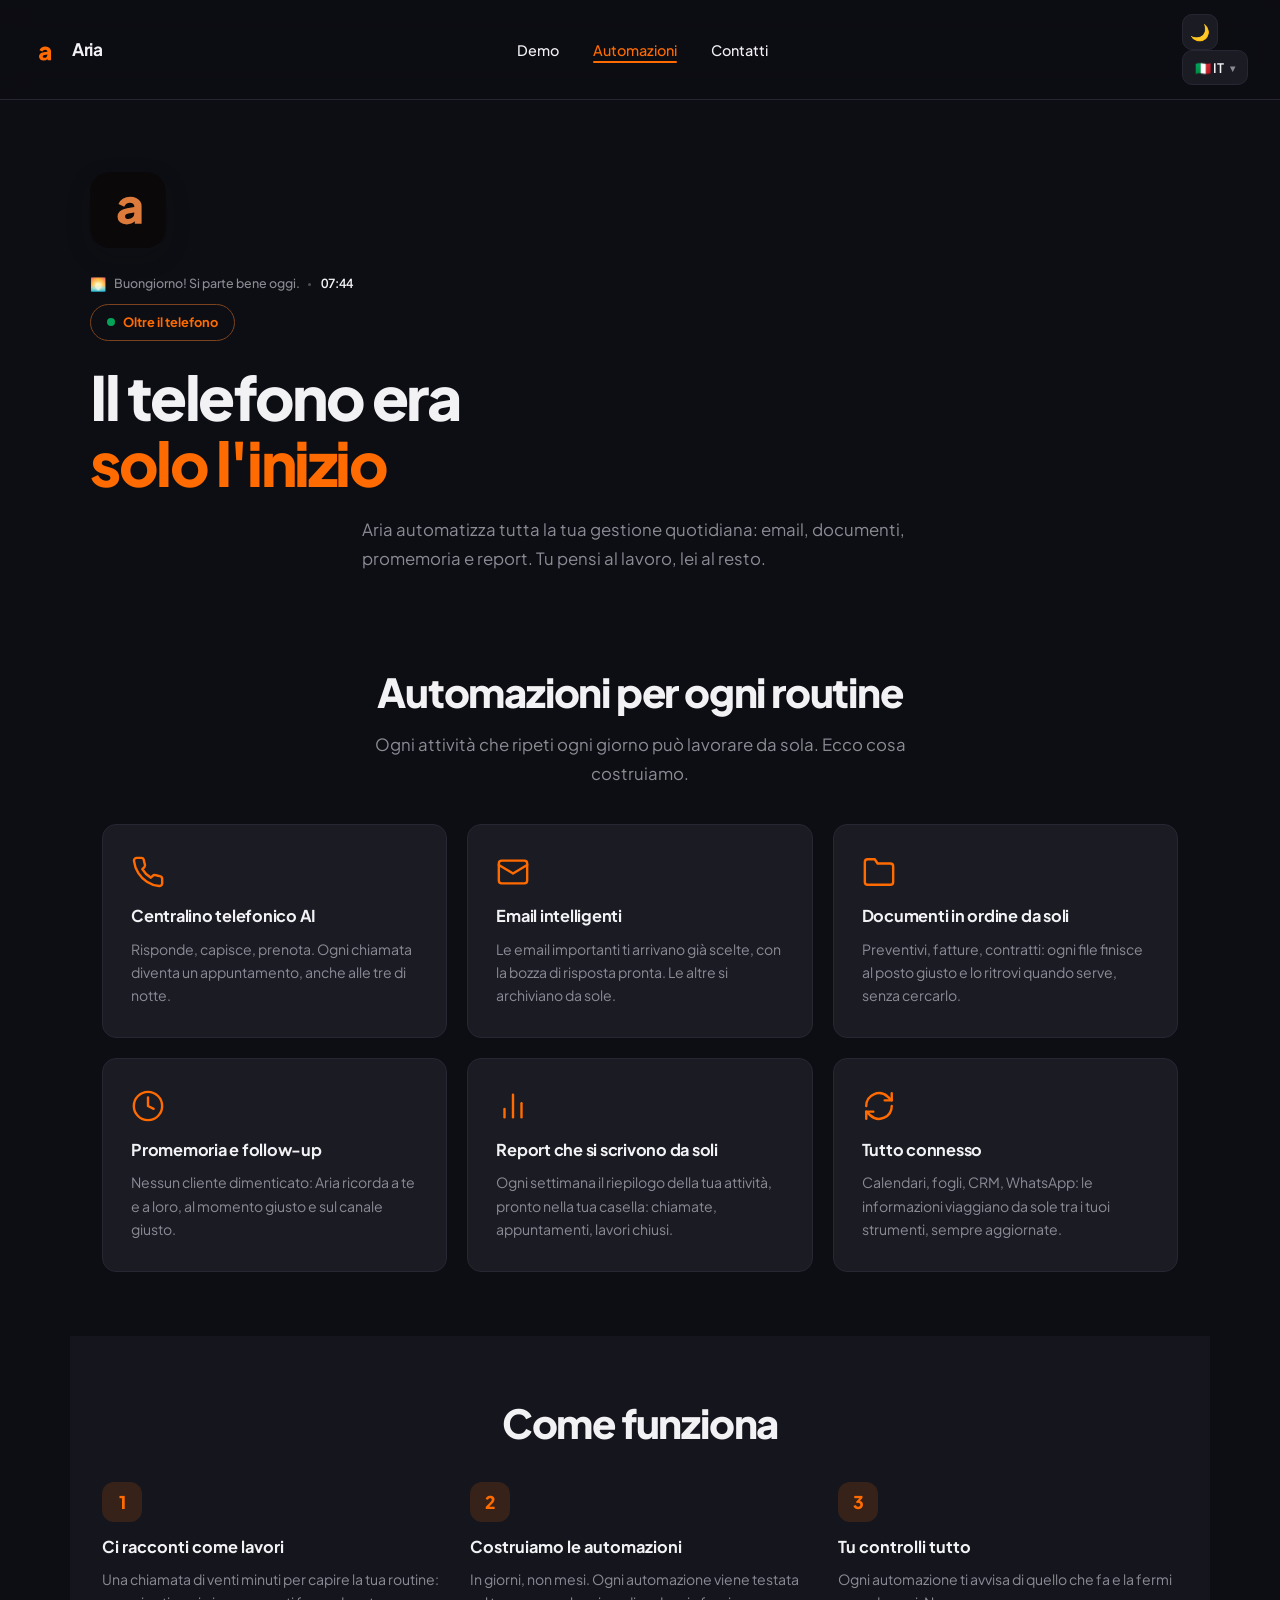
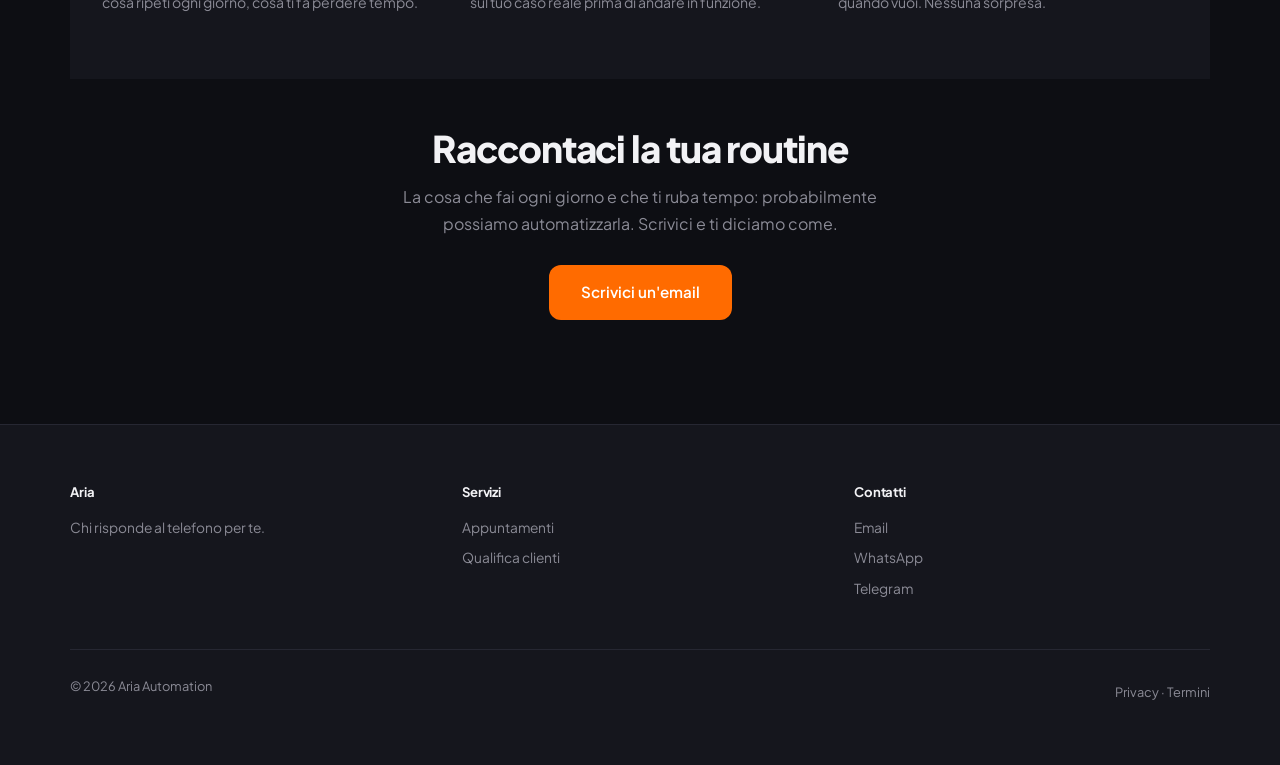
==== automazioni.html @ 00b72fef "fix: anchor #contact dopo transizione pagina + hero automazioni left-aligned (automazioni.html)" ====
<!DOCTYPE html>
<html lang="it">
<head>
<meta charset="UTF-8">
<meta name="viewport" content="width=device-width, initial-scale=1.0">
<title>Aria Automations — Automazioni per la tua attività</title>
<meta name="description" content="Aria automatizza la tua gestione quotidiana: email, documenti, promemoria, report. Oltre il centralino telefonico AI.">
<link rel="icon" type="image/svg+xml" href="favicon.svg?v=2">
<link rel="preconnect" href="https://fonts.googleapis.com">
<link rel="preconnect" href="https://fonts.gstatic.com" crossorigin>
<link href="https://fonts.googleapis.com/css2?family=Plus+Jakarta+Sans:wght@500;600;700;800&family=Noto+Sans+SC:wght@400;700&display=swap" rel="stylesheet">
<link rel="stylesheet" href="style.css">
<style>

/* coerenza con index */
.aut-hero{max-width:1080px;margin:0 auto;padding:64px 32px 40px;text-align:left}
.aut-hero h1{font-size:clamp(2.4em,6.5vw,4.4em);font-weight:800;letter-spacing:-.04em;line-height:1.1;margin-bottom:24px;max-width:13ch}
.aut-hero h1 .accent{color:var(--accent)}
.aut-hero .sub{font-size:1.05em;color:var(--muted);line-height:1.7;max-width:34em;margin:0}

/* specifico pagina automazioni */
.aut-hero{max-width:1080px;margin:0 auto;padding:64px 32px 40px;text-align:left}
.aut-hero .badge{display:inline-flex;align-items:center;gap:8px;padding:7px 16px;border:1px solid color-mix(in srgb,var(--accent) 40%,var(--border));border-radius:99px;font-size:.8em;font-weight:700;color:var(--accent);margin-bottom:22px}
.aut-hero h1{font-size:clamp(2.2em,5.5vw,3.8em);font-weight:800;letter-spacing:-.04em;line-height:1.1;margin-bottom:20px}
.aut-hero h1 .accent{color:var(--accent)}
.aut-hero .sub{font-size:1.05em;color:var(--muted);line-height:1.7;max-width:34em;margin:0 auto 0}
.aut-section{max-width:1080px;margin:0 auto;padding:56px 32px}
.aut-grid{display:grid;grid-template-columns:repeat(auto-fit,minmax(300px,1fr));gap:16px;margin-top:36px}
.aut-item{background:var(--card);border:1px solid var(--border);border-radius:var(--radius);padding:26px;transition:all .3s cubic-bezier(.2,.7,.3,1)}
.aut-item:hover{transform:translateY(-4px);border-color:color-mix(in srgb,var(--accent) 45%,var(--border))}
.aut-item .aicn{width:34px;height:34px;color:var(--accent);margin-bottom:14px}
.aut-item .aicn svg{width:100%;height:100%}
.aut-item h4{font-size:1.02em;font-weight:700;margin-bottom:8px}
.aut-item p{font-size:.88em;color:var(--muted);line-height:1.65;margin:0}
.aut-steps{display:grid;grid-template-columns:repeat(auto-fit,minmax(240px,1fr));gap:20px;margin-top:36px;counter-reset:step}
.aut-step{position:relative;padding-top:52px}
.aut-step::before{counter-increment:step;content:counter(step);position:absolute;top:0;left:0;width:40px;height:40px;border-radius:12px;background:color-mix(in srgb,var(--accent) 14%,transparent);color:var(--accent);display:flex;align-items:center;justify-content:center;font-weight:800;font-size:1.1em}
.aut-step h4{font-size:1.02em;font-weight:700;margin-bottom:8px}
.aut-step p{font-size:.88em;color:var(--muted);line-height:1.65;margin:0}
.aut-cta{max-width:720px;margin:0 auto;padding:64px 32px 80px;text-align:center}
.aut-cta h2{font-size:clamp(1.7em,3.5vw,2.3em);font-weight:800;letter-spacing:-.03em;line-height:1.15;margin-bottom:14px}
.aut-cta .sub{font-size:1em;color:var(--muted);line-height:1.7;max-width:32em;margin:0 auto 28px}
@media (max-width:640px){.aut-hero{padding:44px 20px 28px}.aut-section{padding:40px 20px}.aut-cta{padding:44px 20px 64px}}

/* ═══ LAYOUT FIX (mobile + desktop) ═══ */
.aut-hero{padding:48px 20px 32px}
.aut-hero .sub{padding:0 8px}
.aut-section{padding:48px 20px}
.aut-grid{gap:14px}
.aut-item{padding:22px 20px}
.aut-steps{gap:28px}
.aut-cta{padding:48px 20px 64px}
@media (max-width:640px){
  .aut-hero h1{font-size:clamp(2em,9vw,2.6em);line-height:1.15;letter-spacing:-.03em}
  .aut-hero .sub{font-size:.95em;line-height:1.65}
  .aut-grid{grid-template-columns:1fr}
  .aut-steps{grid-template-columns:1fr}
  .aut-step{padding-top:56px}
  .aut-step::before{width:44px;height:44px}
  #heroLogo{width:64px!important;height:64px!important;border-radius:17px!important}
}
@media (min-width:1100px){
  .aut-hero{padding-top:72px}
  .aut-grid{gap:18px}
  .aut-item{padding:30px 28px}
}

</style>
</head>
<body>
<nav class="nav">
<div class="nav-brand"><div class="mark"><svg width="26" height="26" viewBox="370 20 295 600" style="color:#dd7b3c" aria-hidden="true" focusable="false"><path d="M486.44 606.72Q437.16 606.72 408.32000000000005 583.2Q379.48 559.68 379.48 518.24Q379.48 479.6 406.36 454.4Q433.24 429.2 488.12 420.24L572.6800000000001 406.79999999999995V398.4Q572.6800000000001 381.03999999999996 558.96 369.28Q545.24 357.52 521.72 357.52Q499.32000000000005 357.52 482.24 369.84Q465.16 382.15999999999997 457.32 402.32L390.12 370.4Q403.56 332.32 440.24 309.91999999999996Q476.92 287.52 525.64 287.52Q564.28 287.52 593.96 301.52Q623.6400000000001 315.52 640.1600000000001 340.44Q656.6800000000001 365.36 656.6800000000001 398.4V600.0H578.28V571.44Q543.5600000000001 606.72 486.44 606.72ZM466.28000000000003 515.44Q466.28000000000003 529.44 476.92 537.28Q487.56 545.12 503.24 545.12Q534.6 545.12 553.6400000000001 525.52Q572.6800000000001 505.91999999999996 572.6800000000001 477.91999999999996V468.4L503.24 480.71999999999997Q485.32 484.08 475.8 492.2Q466.28000000000003 500.32 466.28000000000003 515.44Z" fill="currentColor"/></svg></div> Aria</div>
<ul class="nav-links">
<li><a href="index.html" data-i18n="nav.demos">Demo</a></li>
<li><a href="automazioni.html" class="active" data-i18n="autos.nav">Automazioni</a></li>
<li><a href="index.html#contact" data-i18n="nav.contact">Contatti</a></li>
</ul>
<div class="nav-right">
<button id="themeBtn" class="theme-btn" onclick="toggleTheme()" aria-label="Tema">🌙</button>
<div class="lang-dd" id="langSel">
<button type="button" class="lang-dd-btn" id="langDdBtn" aria-haspopup="listbox" aria-expanded="false" aria-label="Language">
<span id="langDdCurrent">🇮🇹 IT</span><span class="lang-dd-arrow">▾</span>
</button>
<ul class="lang-dd-menu" id="langDdMenu" role="listbox" aria-label="Language">
<li role="option" onclick="setLang('it')" data-lang="it" aria-selected="true">🇮🇹 Italiano</li>
<li role="option" onclick="setLang('en')" data-lang="en" aria-selected="false">🇬🇧 English</li>
<li role="option" onclick="setLang('es')" data-lang="es" aria-selected="false">🇪🇸 Español</li>
<li role="option" onclick="setLang('fr')" data-lang="fr" aria-selected="false">🇫🇷 Français</li>
<li role="option" onclick="setLang('zh')" data-lang="zh" aria-selected="false">🇨🇳 中文</li>
</ul>
</div>
</div>
</nav>

<section class="aut-hero">
<img id="heroLogo" src="logo-dark.svg?v=2" alt="Aria" style="width:76px;height:76px;border-radius:20px;margin-bottom:20px;box-shadow:0 8px 24px rgba(20,20,26,.18)">
<div class="time-greet" id="timeGreet" style="display:none">
<span class="tg-icn" id="tgIcon"></span>
<span id="tgText"></span>
</div>
<div class="hero-badge"><span class="dot"></span><span data-i18n="autos.hero.badge">Oltre il telefono</span></div>
<h1 style="text-wrap:balance"><span data-i18n="autos.hero.title1">Il telefono era</span> <span class="accent" data-i18n="autos.hero.title2">solo l'inizio.</span></h1>
<p class="sub" data-i18n="autos.hero.subtitle">Aria automatizza tutta la tua gestione quotidiana: email, documenti, promemoria e report. Tu pensi al lavoro, lei al resto.</p>
</section>

<section class="aut-section">
<div class="sec-head reveal" style="text-align:center;max-width:600px;margin:0 auto 0">
<h2 data-i18n="autos.intro.title">Automazioni per ogni routine</h2>
<p class="sub" style="margin:0 auto" data-i18n="autos.intro.subtitle">Ogni attività che ripeti ogni giorno può lavorare da sola. Ecco cosa costruiamo.</p>
</div>
<div class="aut-grid" id="autosGrid"></div>
</section>

<section class="aut-section" style="background:var(--bg2)">
<div class="sec-head reveal" style="text-align:center;max-width:600px;margin:0 auto 0">
<h2 data-i18n="autos.how.title">Come funziona</h2>
</div>
<div class="aut-steps">
<div class="aut-step reveal"><h4 data-i18n="autos.how.s1t">Ci racconti come lavori</h4><p data-i18n="autos.how.s1d">Una chiamata di venti minuti per capire la tua routine: cosa ripeti ogni giorno, cosa ti fa perdere tempo.</p></div>
<div class="aut-step reveal d1"><h4 data-i18n="autos.how.s2t">Costruiamo le automazioni</h4><p data-i18n="autos.how.s2d">In giorni, non mesi. Ogni automazione viene testata sul tuo caso reale prima di andare in funzione.</p></div>
<div class="aut-step reveal d2"><h4 data-i18n="autos.how.s3t">Tu controlli tutto</h4><p data-i18n="autos.how.s3d">Ogni automazione ti avvisa di quello che fa e la fermi quando vuoi. Nessuna sorpresa.</p></div>
</div>
</section>

<section class="aut-cta">
<h2 class="reveal" data-i18n="autos.cta.title">Raccontaci la tua routine</h2>
<p class="sub reveal d1" data-i18n="autos.cta.text">La cosa che fai ogni giorno e che ti ruba tempo: probabilmente possiamo automatizzarla. Scrivici e ti diciamo come.</p>
<a href="mailto:arioautomationscompany@gmail.com?subject=Voglio%20un%27automazione&body=Ciao%20team%20Aria%21%0A%0AOgni%20giorno%20perdo%20tempo%20su%3A%0A%0A%28descrivi%20la%20tua%20routine%29%0A%0AGrazie%2C%20a%20presto%21" class="btn accent reveal d2" data-i18n="autos.cta.btn">Scrivici un'email</a>
</section>

<footer class="foot">
<div class="foot-inner">
<div class="foot-col"><h5>Aria</h5><span data-i18n="footer.about">Chi risponde al telefono per te.</span></div>
<div class="foot-col"><h5 data-i18n="footer.services">Servizi</h5><a href="index.html#demo" data-i18n="footer.booking">Appuntamenti</a><a href="index.html#demo" data-i18n="footer.qualification">Qualifica clienti</a></div>
<div class="foot-col"><h5 data-i18n="footer.contact">Contatti</h5><a href="mailto:arioautomationscompany@gmail.com?subject=Ciao%20Aria!&body=Ciao%20team%20Aria,%0A%0Avi%20scrivo%20perch%C3%A9...%0A%0AA%20presto!">Email</a><a href="https://wa.me/393518058208?text=Ciao!%20Ho%20visto%20il%20sito%20di%20Aria" target="_blank" rel="noopener">WhatsApp</a><a href="https://t.me/Thedestrum" target="_blank" rel="noopener">Telegram</a></div>
</div>
<div class="foot-bottom"><span data-i18n="footer.copyright">© 2026 Aria Automation</span><span><a href="privacy.html" data-i18n="footer.privacy">Privacy</a> · <a href="terms.html" data-i18n="footer.terms">Termini</a></span></div>
</footer>

<script src="app.js"></script>
<script>
// ═══ PAGINA AUTOMAZIONI ═══
// dopo il load i18n: costruisci la griglia con le icone SVG (come le features)
document.addEventListener('DOMContentLoaded', function(){
  // attendi I18N pronto (app.js carica i json async)
  var t = setInterval(function(){
    if(window.I18N && I18N[CUR] && I18N[CUR].autos){
      clearInterval(t);
      buildAutos();
      applyI18N();
      initReveal();
    }
  }, 120);
  setTimeout(function(){clearInterval(t)}, 8000);
});

function buildAutos(){
  var items = I18N[CUR].autos.items;
  var icons = FEAT_ICONS || {};
  var g = document.getElementById('autosGrid');
  if(!g) return;
  g.innerHTML = items.map(function(it, i){
    var ic = icons[it.icn] || '';
    return '<div class="aut-item reveal d' + (i % 3) + '"><div class="aicn">' + ic + '</div><h4>' + esc(it.t) + '</h4><p>' + esc(it.d) + '</p></div>';
  }).join('');
}
</script>
</body>
</html>
---- style.css ----
:root{
--bg:#fafafa;--bg2:#f2f2f0;--card:#fff;--text:#16161a;--muted:#6e6e76;--border:#e8e8e4;
--accent:#ff6b00;--green:#05a357;--radius:14px;
--shadow-sm:0 1px 3px rgba(20,20,30,.06);
--shadow-md:0 8px 30px rgba(20,20,30,.10);
--shadow-lg:0 20px 60px rgba(20,20,30,.14);
}
[data-theme="night"]{
--bg:#0d0e13;--bg2:#15161d;--card:#1a1b23;--text:#f2f2f5;--muted:#8b8b96;--border:#262732;
--shadow-sm:0 1px 3px rgba(0,0,0,.3);
--shadow-md:0 8px 30px rgba(0,0,0,.4);
--shadow-lg:0 20px 60px rgba(0,0,0,.5);
}
*{margin:0;padding:0;box-sizing:border-box}
html{scroll-behavior:smooth}
body{font-family:'Plus Jakarta Sans',-apple-system,'Segoe UI',sans-serif;background:var(--bg);color:var(--text);-webkit-font-smoothing:antialiased;line-height:1.6;transition:background .5s,color .5s;overflow-x:hidden}

/* ═══ ANIMAZIONI ═══ */
@keyframes fadeUp{from{opacity:0;transform:translateY(18px)}to{opacity:1;transform:none}}
@keyframes fadeIn{from{opacity:0}to{opacity:1}}
@keyframes msgIn{from{opacity:0;transform:translateY(6px) scale(.97)}to{opacity:1;transform:none}}
@keyframes actIn{from{opacity:0;transform:scale(.94)}to{opacity:1;transform:scale(1)}}
@keyframes spin{to{transform:rotate(360deg)}}
@keyframes think{0%,60%,100%{transform:translateY(0);opacity:.3}30%{transform:translateY(-4px);opacity:1}}
@keyframes float{0%,100%{transform:translateY(0)}50%{transform:translateY(-10px)}}
@keyframes pulse-dot{0%,100%{transform:scale(1);opacity:1}50%{transform:scale(1.5);opacity:.5}}
@keyframes shimmer{0%{background-position:-200% 0}100%{background-position:200% 0}}
@keyframes wave{0%,100%{transform:scaleY(.3)}50%{transform:scaleY(1)}}
@keyframes typing-dot{0%,60%,100%{transform:translateY(0)}30%{transform:translateY(-5px)}}

@keyframes sun-glow{0%,100%{opacity:.6;transform:scale(1)}50%{opacity:1;transform:scale(1.1)}}
@keyframes moon-float{0%,100%{transform:rotate(-5deg)}50%{transform:rotate(5deg)}}
@keyframes badge-in{from{opacity:0;transform:translateX(20px)}to{opacity:1;transform:none}}

/* ═══ SCROLL REVEAL ═══ */
.reveal{opacity:0;transform:translateY(24px);transition:opacity .7s cubic-bezier(.2,.7,.3,1),transform .7s cubic-bezier(.2,.7,.3,1)}
.reveal.on{opacity:1;transform:none}
.reveal.d1{transition-delay:.08s}.reveal.d2{transition-delay:.16s}.reveal.d3{transition-delay:.24s}.reveal.d4{transition-delay:.32s}

/* ═══ NAV ═══ */
.nav{position:sticky;top:0;z-index:100;background:color-mix(in srgb,var(--bg) 85%,transparent);backdrop-filter:blur(16px);-webkit-backdrop-filter:blur(16px);border-bottom:1px solid var(--border);padding:14px 32px;display:flex;align-items:center;justify-content:space-between;gap:16px;transition:all .4s}
.nav-brand{display:flex;align-items:center;gap:10px;font-size:1.08em;font-weight:700;letter-spacing:-.02em}
.nav-brand .mark{width:30px;height:30px;border-radius:8px;overflow:hidden;flex-shrink:0;transition:transform .3s}
.nav-brand:hover .mark{transform:rotate(-8deg) scale(1.08)}
.nav-links{display:flex;gap:28px;list-style:none}
.nav-links a{color:var(--text);text-decoration:none;font-size:.9em;font-weight:500;position:relative;padding:4px 0}
.nav-links a::after{content:'';position:absolute;left:0;bottom:0;width:0;height:2px;background:var(--accent);border-radius:2px;transition:width .25s}
.nav-links a:hover::after{width:100%}
.lang-sel{display:flex;gap:2px;background:var(--bg2);padding:3px;border-radius:10px}
.lang-sel button{padding:5px 10px;border:none;background:transparent;color:var(--muted);font-size:.78em;font-weight:600;cursor:pointer;font-family:inherit;border-radius:8px;transition:all .2s}
.lang-sel button:hover{color:var(--text)}
.lang-sel button.active{background:var(--card);color:var(--text);}
[data-theme="night"] .lang-sel button.active{background:#2c2d38}

/* toggle tema */
.theme-btn{width:36px;height:36px;border:1px solid var(--border);background:var(--card);border-radius:10px;cursor:pointer;font-size:1em;display:flex;align-items:center;justify-content:center;transition:all .25s;flex-shrink:0}
.theme-btn:hover{transform:rotate(20deg) scale(1.1)}
@media(max-width:640px){
  .nav{flex-wrap:wrap;padding:12px 16px;gap:10px}
  .nav-links{display:flex;width:100%;order:3;gap:4px;overflow-x:auto;-webkit-overflow-scrolling:touch;scrollbar-width:none;justify-content:space-between}
  .nav-links::-webkit-scrollbar{display:none}
  .nav-links a{font-size:.82em;padding:8px 10px;white-space:nowrap;border-radius:8px}
  .nav-links a.active{color:var(--accent)}
  .nav-right{margin-left:auto;display:flex;align-items:center;gap:10px;flex-shrink:0}
}

/* ═══ TIME GREETING ═══ */

.time-greet .tg-icn{font-size:1.1em;animation:float 3s ease-in-out infinite}

/* ═══ HERO ═══ */
/* ═══ SALUTO + BADGE — blocco unico in cima all'hero ═══ */
.time-greet{display:flex;align-items:center;gap:8px;font-size:.78em;font-weight:500;color:var(--muted);line-height:1.4;margin-bottom:12px;animation:fadeUp .6s ease}
.time-greet .tg-icn{font-size:1.05em;line-height:1;animation:float 3s ease-in-out infinite}
.time-greet .tg-clock{font-variant-numeric:tabular-nums;font-weight:600;color:var(--text);margin-left:2px}
.time-greet .tg-sep{width:3px;height:3px;background:var(--muted);border-radius:50%;opacity:.4}

@media(max-width:600px){
.time-greet{font-size:.72em;margin-bottom:10px}
}

.hero{max-width:1080px;margin:0 auto;padding:40px 32px 56px;position:relative}


.hero h1{font-size:clamp(2.4em,6.5vw,4.4em);font-weight:800;letter-spacing:-.04em;line-height:1.1;margin-bottom:24px;max-width:13ch;animation:fadeUp .7s ease}
.hero h1 .accent{color:var(--accent)}
.hero p{font-size:clamp(1.05em,2vw,1.28em);color:var(--muted);max-width:33em;line-height:1.7;margin-bottom:32px;animation:fadeUp .7s ease .12s both}
.hero-checks{display:flex;flex-wrap:wrap;gap:10px;margin-bottom:40px;animation:fadeUp .7s ease .2s both}
.hero-checks span{display:inline-flex;align-items:center;gap:7px;font-size:.86em;font-weight:500;padding:8px 16px;background:var(--card);border:1px solid var(--border);border-radius:22px;transition:all .25s}
.hero-checks span:hover{transform:translateY(-2px);box-shadow:var(--shadow-md);border-color:color-mix(in srgb,var(--accent) 40%,var(--border))}
.hero-checks .ck{color:var(--green);font-weight:800}
.hero-cta{display:flex;gap:14px;flex-wrap:wrap;animation:fadeUp .7s ease .28s both}

/* ═══ BOTTONI ═══ */
.btn{display:inline-flex;align-items:center;gap:8px;padding:15px 32px;background:var(--text);color:var(--bg);border:none;border-radius:12px;font-size:.95em;font-weight:600;cursor:pointer;text-decoration:none;font-family:inherit;transition:all .2s;position:relative;overflow:hidden}

.btn:hover{transform:translateY(-2px);box-shadow:var(--shadow-md);}
.btn:active{transform:translateY(0)}
.btn.accent{background:var(--accent);color:#fff}
.btn.sec{background:transparent;color:var(--text);border:1px solid var(--border);}
.btn.sec:hover{background:var(--bg2)}

/* ═══ STATS ═══ */
.stats-wrap{max-width:1080px;margin:0 auto;padding:0 32px 40px}
.stats{display:grid;grid-template-columns:repeat(auto-fit,minmax(160px,1fr));gap:16px}
.stat{background:var(--card);border:1px solid var(--border);border-radius:var(--radius);padding:28px 24px;transition:all .3s;position:relative;overflow:hidden}
.stat::after{content:'';position:absolute;top:0;left:0;right:0;height:3px;background:linear-gradient(90deg,var(--accent),transparent);transform:scaleX(0);transform-origin:left;transition:transform .4s}
.stat:hover{transform:translateY(-4px);box-shadow:var(--shadow-md);}
.stat:hover::after{transform:scaleX(1)}
.stat .num{font-size:2.4em;font-weight:800;letter-spacing:-.03em;line-height:1.15;color:var(--accent)}
.stat .lbl{font-size:.85em;color:var(--muted);margin-top:8px;font-weight:500;line-height:1.45}

/* ═══ SEZIONI ═══ */
section{max-width:1080px;margin:0 auto;padding:72px 32px}
section.full{max-width:100%;background:var(--bg2);padding:72px 32px;transition:background .5s}
section.full>div{max-width:1080px;margin:0 auto}
.sec-head{margin-bottom:36px}
.sec-head.tight{margin-bottom:32px}
h2{font-size:clamp(1.8em,3.8vw,2.5em);font-weight:800;letter-spacing:-.03em;line-height:1.15;margin-bottom:16px}
.sub{font-size:1.05em;color:var(--muted);line-height:1.7;max-width:32em;margin-bottom:0}

/* ═══ FEATURES ═══ */
.feat-grid{display:grid;grid-template-columns:repeat(auto-fit,minmax(300px,1fr));gap:16px}
.feat{background:var(--card);border:1px solid var(--border);border-radius:var(--radius);padding:26px 26px 28px;transition:all .3s cubic-bezier(.2,.7,.3,1);position:relative;overflow:hidden}
.feat::before{content:'';position:absolute;top:0;left:0;width:100%;height:100%;background:radial-gradient(circle at top left,color-mix(in srgb,var(--accent) 6%,transparent),transparent 60%);opacity:0;transition:opacity .3s}
.feat:hover{transform:translateY(-5px);box-shadow:var(--shadow-md);border-color:color-mix(in srgb,var(--accent) 35%,var(--border))}
.feat:hover::before{opacity:1}
.feat .ficn{width:34px;height:34px;line-height:1;color:var(--accent);display:inline-flex;align-items:center;justify-content:center;margin-bottom:14px}.ficn svg{width:100%;height:100%}
.feat:hover .ficn{transform:scale(1.12) rotate(-6deg)}
.feat h4{font-size:1.04em;font-weight:700;margin-bottom:8px;letter-spacing:-.015em;line-height:1.35}
.feat p{font-size:.9em;color:var(--muted);line-height:1.65}

/* ═══ CAPABILITIES ═══ */
.cap-grid{display:grid;grid-template-columns:repeat(auto-fit,minmax(230px,1fr));gap:12px}
.cap-item{display:flex;align-items:center;gap:12px;padding:15px 18px;background:var(--card);border:1px solid var(--border);border-radius:12px;font-size:.9em;font-weight:500;line-height:1.5;transition:all .25s;}
.cap-item:hover{transform:translateX(6px);border-color:color-mix(in srgb,var(--accent) 40%,var(--border));box-shadow:var(--shadow-md);}
.cap-icn{font-size:1.15em;flex-shrink:0;transition:transform .25s}
.cap-txt{line-height:1.5}
.cap-item:hover .cap-icn{transform:scale(1.25)}

/* ═══ DEMO TABS ═══ */
.tabs{display:flex;gap:10px;flex-wrap:wrap;max-width:1080px;margin:0 auto 40px;padding:0 32px}
.tab{padding:13px 26px;border:1.5px solid var(--border);border-radius:28px;background:var(--card);font-size:.9em;font-weight:600;line-height:1.2;cursor:pointer;color:var(--muted);font-family:inherit;transition:all .22s;}
.tab:hover{border-color:var(--text);color:var(--text);transform:translateY(-2px)}
.tab.active{background:var(--text);color:var(--bg);border-color:var(--text);}



/* ═══ DASH ═══ */
.dash{display:grid;grid-template-columns:1fr 1fr;gap:22px;margin-bottom:28px}
@media(max-width:760px){.dash{grid-template-columns:1fr}}
.panel{background:var(--card);border:1px solid var(--border);border-radius:var(--radius);overflow:hidden;transition:box-shadow .3s}
.panel:hover{box-shadow:var(--shadow-md);}
.panel-head{padding:14px 18px;border-bottom:1px solid var(--border);display:flex;align-items:center;gap:10px;background:var(--bg2)}
.panel-head .picn{width:30px;height:30px;border-radius:8px;display:flex;align-items:center;justify-content:center;font-size:.95em;background:var(--card);}
.panel-head h4{font-size:.88em;font-weight:700;line-height:1.4}
.panel-head .tag{margin-left:auto;font-size:.68em;padding:3px 10px;border-radius:12px;background:color-mix(in srgb,var(--green) 12%,var(--card));color:var(--green);font-weight:700;display:flex;align-items:center;gap:6px;line-height:1.2}
.panel-head .tag .dot{width:6px;height:6px;background:var(--green);border-radius:50%;animation:pulse-dot 1.8s infinite}
.phone-chat{padding:16px;height:340px;overflow-y:auto;display:flex;flex-direction:column;gap:10px;scroll-behavior:smooth}
.msg{padding:11px 15px;border-radius:16px;font-size:.85em;max-width:84%;line-height:1.55;animation:msgIn .3s ease}
.msg.bot{background:var(--bg2);border-radius:16px 16px 16px 5px}
.msg.user{background:var(--text);color:var(--bg);margin-left:auto;border-radius:16px 16px 5px 16px}
.msg .lbl{font-size:.66em;font-weight:700;color:var(--muted);text-transform:uppercase;letter-spacing:.05em;margin-bottom:4px;line-height:1.3}
.msg.user .lbl{color:color-mix(in srgb,var(--bg) 60%,transparent)}
.think{padding:8px 14px;display:flex;gap:5px;align-items:center}
.think span{width:6px;height:6px;border-radius:50%;background:var(--muted);animation:typing-dot 1.2s infinite}
.think span:nth-child(2){animation-delay:.15s}
.think span:nth-child(3){animation-delay:.3s}
.visual-body{padding:18px;min-height:340px;background:var(--card)}

/* wave quando Aria parla */
.aria-wave{display:inline-flex;gap:2px;align-items:flex-end;height:12px;margin-left:6px}
.aria-wave i{width:3px;background:var(--accent);border-radius:2px;animation:wave 1s ease-in-out infinite}
.aria-wave i:nth-child(1){height:6px}.aria-wave i:nth-child(2){height:10px;animation-delay:.1s}.aria-wave i:nth-child(3){height:7px;animation-delay:.2s}.aria-wave i:nth-child(4){height:11px;animation-delay:.3s}
@keyframes calflash{0%{background:#05a357;color:#fff;transform:scale(1.3)}60%{background:#05a357;color:#fff}100%{}}
.cal-ev{margin-top:14px;padding:12px 14px;background:#fff;border-radius:8px;border-left:4px solid #1a73e8;opacity:0;transform:translateY(10px) scale(.97);transition:all .45s cubic-bezier(.2,.7,.3,1)}
.cal-ev.show{opacity:1;transform:none}
.cal-ev .ev-time{font-size:.74em;font-weight:700;color:#1a73e8}
.cal-ev .ev-name{font-size:.82em;color:#3c4043;margin-top:3px;font-weight:500;line-height:1.4}
.cal-ev .ev-det{font-size:.72em;color:#70757a;margin-top:2px;line-height:1.4}
.crm-row{display:flex;justify-content:space-between;padding:9px 2px;border-bottom:1px solid var(--border);font-size:.78em;line-height:1.5}
.crm-row:last-child{border-bottom:none}
.crm-row .k{color:var(--muted)}
.crm-row .v{font-weight:600}

/* ═══ TIMELINE ═══ */
.timeline{margin-top:26px}
.tl-step{margin-bottom:12px;padding:18px 20px;background:var(--card);border:1px solid var(--border);border-radius:var(--radius);opacity:0;transform:translateY(14px);transition:all .5s cubic-bezier(.2,.7,.3,1);}
.tl-step.visible{opacity:1;transform:none}
.tl-step:hover{border-color:color-mix(in srgb,var(--accent) 30%,var(--border))}
.tl-head{display:flex;align-items:center;gap:11px;margin-bottom:6px}
.tl-title{font-size:.9em;font-weight:700}
.tl-time{font-size:.72em;color:var(--muted);margin-left:auto;font-variant-numeric:tabular-nums}
.tl-body{font-size:.84em;color:var(--muted);margin-left:35px;line-height:1.6}
.tl-actions{display:flex;flex-wrap:wrap;gap:8px;margin-top:12px;margin-left:35px}
.tl-action{display:flex;align-items:center;gap:8px;padding:8px 14px;background:var(--bg2);border:1px solid var(--border);border-radius:10px;font-size:.75em;font-weight:500;line-height:1.4;animation:actIn .3s ease;transition:all .2s}
.tl-action .ic{width:26px;height:26px;border-radius:8px;display:flex;align-items:center;justify-content:center;font-size:.95em;background:var(--card);flex-shrink:0}
.tl-action:hover{transform:translateY(-2px);box-shadow:var(--shadow-md);}
@media(max-width:640px){.tl-body,.tl-actions{margin-left:0}}

.controls{display:flex;gap:12px;justify-content:center;margin-top:30px}
.controls button{padding:14px 30px;border-radius:12px;border:none;font-size:.9em;font-weight:700;cursor:pointer;font-family:inherit;transition:all .2s;position:relative}
.controls .prim{background:var(--text);color:var(--bg)}
.controls .prim:hover:not(:disabled){transform:translateY(-2px);box-shadow:var(--shadow-md);}
.controls .prim:disabled{opacity:.55;cursor:default}
.controls .sec{background:var(--card);color:var(--text);border:1px solid var(--border)}
.controls .sec:hover{background:var(--bg2)}

/* ═══ PERSONALIZZA ═══ */
#personalizza{position:relative;max-width:100%;background:var(--bg2);padding:72px 32px;overflow:hidden;transition:background .5s}

#personalizza>div{max-width:1080px;margin:0 auto;position:relative}
.p-form{max-width:480px;margin:0 auto;text-align:left}
.p-form label{display:block;font-size:.87em;font-weight:700;margin-bottom:8px;letter-spacing:-.01em;line-height:1.4}
.p-form input,.p-form textarea{width:100%;padding:15px 18px;border:1.5px solid var(--border);border-radius:12px;font-size:.95em;background:var(--card);color:var(--text);outline:none;font-family:inherit;transition:all .2s;}
.p-form input:focus,.p-form textarea:focus{border-color:var(--accent);}
.p-form input:hover,.p-form textarea:hover{border-color:color-mix(in srgb,var(--accent) 40%,var(--border))}
.p-form>div{margin-bottom:20px}
.p-out{margin-top:26px;background:var(--card);border:1px solid var(--border);border-radius:var(--radius);padding:28px;display:none;box-shadow:var(--shadow-sm);}

/* ═══ CONTACT ═══ */
#contact>div{max-width:560px;margin:0 auto;text-align:center}
#contact h2{text-align:center}
#contact .sub{margin-left:auto;margin-right:auto}

/* ═══ FOOTER ═══ */
.foot{background:var(--bg2);color:var(--text);padding:56px 32px;margin-top:40px;border-top:1px solid var(--border)}
.foot-inner{max-width:1080px;margin:0 auto;display:flex;flex-wrap:wrap;justify-content:space-between;gap:36px}
.foot-col{flex:1;min-width:180px}
.foot-col h5{font-size:.82em;font-weight:700;margin-bottom:16px;color:var(--text);letter-spacing:-.01em}
.foot-col a,.foot-col span{display:block;font-size:.86em;color:var(--muted);text-decoration:none;margin-bottom:10px;line-height:1.5;transition:color .2s}
.foot-col a:hover{color:var(--accent)}
.foot-bottom{max-width:1080px;margin:40px auto 0;padding-top:26px;border-top:1px solid var(--border);display:flex;justify-content:space-between;flex-wrap:wrap;gap:12px;font-size:.8em;color:var(--muted)}
.foot-bottom a{color:var(--muted);text-decoration:none;transition:color .2s}
.foot-bottom a:hover{color:var(--accent)}

/* ═══ TOAST (saluto dinamico) ═══ */
.toast{position:fixed;bottom:24px;right:24px;z-index:200;background:var(--card);border:1px solid var(--border);border-radius:14px;padding:16px 20px;box-shadow:var(--shadow-sm);display:flex;align-items:center;gap:12px;font-size:.88em;font-weight:500;line-height:1.5;max-width:340px;transform:translateY(calc(100% + 40px));transition:transform .5s cubic-bezier(.2,.7,.3,1),visibility .5s;visibility:hidden}
.toast.show{transform:none;visibility:visible}
.toast .t-icn{font-size:1.4em;flex-shrink:0;animation:float 2.5s ease-in-out infinite}

/* ═══ CURSOR GLOW ═══ */
.cursor-glow{position:fixed;width:300px;height:300px;border-radius:50%;background:radial-gradient(circle,color-mix(in srgb,var(--accent) 6%,transparent),transparent 70%);pointer-events:none;z-index:1;transform:translate(-50%,-50%);transition:opacity .3s;opacity:0}
@media(hover:hover){.cursor-glow.on{opacity:1}}

@media(max-width:640px){
.hero{padding:44px 20px 70px}
section{padding:70px 20px}
section.full{padding:70px 20px}
.stats-wrap{padding:0 20px 70px}
.tabs,.demo-view{padding-left:20px;padding-right:20px}
#personalizza{padding:70px 20px}
.toast{left:16px;right:16px;bottom:16px;max-width:none}
}


/* ═══ EXTRA VITA — micro-interazioni ═══ */

/* Orologio live nel saluto */
.time-greet .tg-clock{font-variant-numeric:tabular-nums;font-weight:600;color:var(--text);margin-left:2px}
.time-greet .tg-sep{width:3px;height:3px;background:var(--muted);border-radius:50%;opacity:.5}

/* Contatore animato per le stats */
.stat .num{font-size:2.4em;font-weight:800;letter-spacing:-.03em;line-height:1.15;color:var(--accent)}
.stat:hover .num{transform:scale(1.06)}

/* Typing indicator nel pannello chat quando demo ferma */
.idle-hint{display:flex;align-items:center;gap:10px;padding:14px;color:var(--muted);font-size:.8em;font-style:italic}
.idle-hint .think{padding:0}

/* Pulsante demo con stato pulsante */
.controls .prim:not(:disabled)::after{content:'';position:absolute;inset:0;border-radius:inherit;animation:btnPulse 2.5s infinite}
@keyframes btnPulse{0%{}70%{}100%{}}

/* Sezione active nel nav */
.nav-links a.active{color:var(--accent)}
.nav-links a.active::after{width:100%}

/* Demo panel: bordo animato quando running */
.panel.running{border-color:color-mix(in srgb,var(--accent) 45%,var(--border))}
.panel.running .panel-head .tag .dot{background:var(--accent)}

/* Footer: link con freccia che appare */
.foot-col a{position:relative;padding-left:0;transition:padding-left .25s,color .2s}
.foot-col a::before{content:'→';position:absolute;left:-14px;opacity:0;transition:opacity .2s}
.foot-col a:hover{padding-left:16px}
.foot-col a:hover::before{opacity:1;left:0}


/* ═══ RESPONSIVE RAFFINATO ═══ */

/* Tablet (601-900px) */
@media(max-width:900px){
  .hero{padding:48px 28px 72px}
  .hero h1{font-size:clamp(2.2em,7vw,3.4em)}
  section{padding:72px 28px}
  section.full{padding:72px 28px}
  .stats-wrap{padding:0 28px 72px}
  .tabs,.demo-view{padding-left:28px;padding-right:28px}
  #personalizza{padding:72px 28px}
  
  .nav{padding:12px 20px}
  .feat-grid{grid-template-columns:repeat(auto-fit,minmax(260px,1fr))}
  .dash{gap:16px}
}

/* Mobile (≤600px) */
@media(max-width:600px){
  .nav{padding:10px 16px}
  .nav-brand{font-size:1em}
  .lang-sel button{padding:4px 8px;font-size:.72em}
  .theme-btn{width:32px;height:32px}
  
  
  
  .hero{padding:36px 20px 56px}
  .hero h1{font-size:clamp(2em,9vw,2.8em);line-height:1.12}
  .hero p{font-size:1em;line-height:1.65;margin-bottom:24px}
  
  .hero-checks{gap:8px;margin-bottom:32px}
  .hero-checks span{font-size:.78em;padding:7px 13px}
  .hero-cta{flex-direction:column;gap:10px}
  .hero-cta .btn{width:100%;justify-content:center}
  
  section{padding:56px 20px}
  section.full{padding:56px 20px}
  h2{font-size:clamp(1.5em,6vw,2em);margin-bottom:12px}
  .sub{font-size:.95em;margin-bottom:0}
  .sec-head{margin-bottom:36px}
  .sec-head.tight{margin-bottom:32px}
  
  .stats-wrap{padding:0 20px 56px}
  .stats{grid-template-columns:repeat(2,1fr);gap:12px}
  .stat{padding:20px 18px}
  .stat .num{font-size:2.4em;font-weight:800;letter-spacing:-.03em;line-height:1.15;color:var(--accent)}
  .stat .lbl{font-size:.78em}
  
  .feat-grid{grid-template-columns:1fr;gap:12px}
  .feat{padding:22px 20px}
  .feat .ficn{width:40px;height:40px;font-size:1.15em;margin-bottom:12px}
  .feat h4{font-size:.98em}
  .feat p{font-size:.86em}
  
  .cap-grid{grid-template-columns:1fr;gap:8px}
  .cap-item{padding:13px 16px;font-size:.86em}
  
  .tabs{gap:8px;margin:0 auto 28px;padding:0 20px}
  .tab{padding:11px 20px;font-size:.84em}
  .demo-view{padding:0 20px 64px}
  
  .dash{grid-template-columns:1fr;gap:14px}
  .phone-chat{height:280px;padding:12px}
  .visual-body{min-height:280px;padding:14px}
  .panel-head{padding:12px 14px}
  .panel-head h4{font-size:.82em}
  
  .tl-step{padding:14px 16px}
  .tl-body{font-size:.8em;margin-left:0}
  .tl-actions{margin-left:0}
  
  .controls{flex-direction:column;gap:8px;margin-top:22px}
  .controls button{width:100%}
  
  #personalizza{padding:56px 20px}
  #personalizza .sec-head{margin-bottom:36px}
  .p-form{max-width:100%}
  .p-form input,.p-form textarea{padding:13px 15px;font-size:.92em}
  .p-form>div{margin-bottom:16px}
  .p-out{padding:20px 18px}
  
  #contact{padding:56px 20px}
  #contact .sub{margin-bottom:32px}
  #contact .btn{width:100%;justify-content:center}
  
  .foot{padding:40px 20px}
  .foot-inner{flex-direction:column;gap:28px}
  .foot-bottom{flex-direction:column;gap:8px;text-align:center;margin-top:28px}
  
  .toast{left:16px;right:16px;bottom:16px;max-width:none;font-size:.82em;padding:14px 16px}
  
  .cursor-glow{display:none}
}

/* Mobile piccolo (≤380px) */
@media(max-width:380px){
  .hero h1{font-size:1.9em}
  .stats{grid-template-columns:1fr 1fr;gap:10px}
  .stat{padding:16px 14px}
  .stat .num{font-size:2.4em;font-weight:800;letter-spacing:-.03em;line-height:1.15;color:var(--accent)}
  .lang-sel button{padding:3px 6px;font-size:.68em}
}

/* Touch: disattiva hover effects che danno fastidio */
@media(hover:none){
  .feat:hover{transform:none}
  .stat:hover{transform:none}
  .cap-item:hover{transform:none}
  .btn:hover{transform:none}
  .hero-checks span:hover{transform:none}
}

/* Desktop grande: più respiro */
@media(min-width:1400px){
  .hero{padding-top:72px}
  section{padding:64px 32px}
  section.full{padding:64px 32px}
}

/* ═══ HERO TITLE — animazione d'ingresso + typewriter ═══ */
.hero h1 .w{display:inline-block;opacity:0;transform:translateY(24px) rotate(2deg);animation:wordIn .55s cubic-bezier(.2,.7,.3,1) forwards}
.hero h1 .w:nth-child(1){animation-delay:.15s}
.hero h1 .w:nth-child(2){animation-delay:.35s}
@keyframes wordIn{to{opacity:1;transform:none}}

.hero h1 .type-wrap{display:inline-block;position:relative}
.hero h1 .type-cursor{display:inline-block;width:3px;height:.9em;background:var(--accent);margin-left:4px;vertical-align:text-bottom;border-radius:2px;animation:cursorBlink 1s step-end infinite}
@keyframes cursorBlink{0%,100%{opacity:1}50%{opacity:0}}

/* Sottolineatura animata sotto la parola accent */
.hero h1 .accent{position:relative}
.hero h1 .accent::after{content:'';position:absolute;left:0;bottom:.08em;width:100%;height:.08em;background:linear-gradient(90deg,var(--accent),#ff9500);border-radius:4px;transform:scaleX(0);transform-origin:left;animation:underlineIn .8s cubic-bezier(.2,.7,.3,1) 1.4s forwards}
@keyframes underlineIn{to{transform:scaleX(1)}}

/* Mobile: animazioni più veloci */
@media(max-width:600px){
  .hero h1 .w{animation-duration:.4s}
  .hero h1 .accent::after{animation-delay:1.1s}
}
@media(prefers-reduced-motion:reduce){
  .hero h1 .w{animation:none;opacity:1;transform:none}
  .hero h1 .accent::after{animation:none;transform:scaleX(1)}
  .hero h1 .type-cursor{animation:none}
}

/* Spazio tra capabilities (full) e Tre esempi */
section.after-full{padding-top:48px}

/* ═══ RIFINITURE ═══ */

/* Focus states accessibili */
.tab:focus-visible,.btn:focus-visible,.controls button:focus-visible,.lang-sel button:focus-visible,.theme-btn:focus-visible{outline:2px solid var(--accent);outline-offset:2px}

/* Scrollbar custom per chat */
.phone-chat::-webkit-scrollbar{width:4px}
.phone-chat::-webkit-scrollbar-track{background:transparent}
.phone-chat::-webkit-scrollbar-thumb{background:var(--border);border-radius:4px}
.phone-chat::-webkit-scrollbar-thumb:hover{background:var(--muted)}

/* Selezione testo arancione */
::selection{background:color-mix(in srgb,var(--accent) 25%,transparent);color:inherit}
[data-theme="night"] ::selection{background:color-mix(in srgb,var(--accent) 40%,transparent)}

/* Scroll-margin per anchor con nav sticky */
section[id],#demo{scroll-margin-top:80px}

/* Smooth scroll migliore */
html{scroll-behavior:smooth}
@media(prefers-reduced-motion:reduce){html{scroll-behavior:auto}}

/* ═══ SITE CTA — "Vuoi un sito così?" ═══ */
.site-cta{max-width:1080px;margin:0 auto;padding:0 32px 56px}
.cta-inner{display:flex;align-items:center;justify-content:space-between;gap:24px;background:var(--card);border:1px solid var(--border);border-left:3px solid var(--accent);border-radius:12px;padding:20px 24px;transition:box-shadow .25s}
.cta-inner:hover{box-shadow:var(--shadow-md);}
.cta-text h2{font-size:1.05em;margin-bottom:4px}
.cta-text p{font-size:.84em;color:var(--muted);line-height:1.55;max-width:46em}
.cta-action{flex-shrink:0}
.cta-action .btn{padding:11px 22px;font-size:.85em}
@media(max-width:700px){
.cta-inner{flex-direction:column;align-items:flex-start;gap:14px;padding:18px 18px}
.cta-action .btn{width:100%;justify-content:center}
}

/* ═══ EVIDENZIAZIONE PERSONALIZZA — bordo animato ═══ */
#personalizza{position:relative;border-top:2px solid transparent;border-bottom:2px solid transparent}
#personalizza::before{content:'';position:absolute;inset:-2px 0;pointer-events:none;z-index:1;
  background:linear-gradient(90deg,var(--accent),#ff9500,var(--purple,#a855f7),var(--accent));
  background-size:300% 100%;animation:gradient-move 8s linear infinite;
  -webkit-mask:linear-gradient(#000 0 0) content-box,linear-gradient(#000 0 0);
  -webkit-mask-composite:xor;mask-composite:exclude;
  padding:2px 0}
#personalizza>*{position:relative;z-index:2}
#personalizza::after{content:'';position:absolute;inset:0;pointer-events:none;z-index:0;
  background:radial-gradient(ellipse at 50% 0%,color-mix(in srgb,var(--accent) 5%,transparent),transparent 60%)}

[data-theme="night"] #personalizza::after{background:radial-gradient(ellipse at 50% 0%,color-mix(in srgb,var(--accent) 8%,transparent),transparent 60%)}

/* ═══ CENTRATURA PERSONALIZZA + CONTATTI ═══ */
#personalizza>div{display:flex;flex-direction:column;align-items:center;max-width:1080px;margin:0 auto;position:relative}
#personalizza .sec-head{text-align:center;margin-left:auto;margin-right:auto}
#personalizza .p-form{margin-left:auto;margin-right:auto}
#contact>div{display:flex;flex-direction:column;align-items:center;max-width:560px;margin:0 auto;text-align:center}
#contact .sub{margin-left:auto;margin-right:auto}
#contact .btn{margin:0 auto}

/* ═══ CARD "E MOLTO ALTRO" ═══ */
.feat-more{border:1.5px dashed color-mix(in srgb,var(--accent) 45%,var(--border))}
.feat-more:hover{border-color:var(--accent);transform:translateY(-4px) scale(1.015)}
.feat-more .ficn{position:relative;display:inline-flex;align-items:center;gap:8px}
.ficn-more{animation:sparkSpin 6s ease-in-out infinite;display:inline-block}
.spark1,.spark2{font-size:.55em;color:var(--accent);opacity:0;animation:sparkle 2.4s ease-in-out infinite}
.spark1{margin-right:2px}
.spark2{margin-left:2px;animation-delay:1.2s}
@keyframes sparkle{0%,100%{opacity:0;transform:scale(.4) rotate(0deg)}50%{opacity:1;transform:scale(1.15) rotate(25deg)}}
@keyframes sparkSpin{0%,100%{transform:rotate(-6deg) scale(1)}50%{transform:rotate(6deg) scale(1.08)}}
@keyframes morePulse{0%,100%{}50%{}}
@media (prefers-reduced-motion:reduce){.feat-more,.ficn-more,.spark1,.spark2{animation:none}.spark1,.spark2{opacity:.7}}

/* Card "E molto altro" come link */
a.feat-more{color:var(--text);border:1.5px dashed color-mix(in srgb,var(--accent) 45%,var(--border))}
a.feat-more:hover{color:var(--accent)}
a.feat-more h4,a.feat-more p{color:inherit}
a.feat-more:focus-visible{outline:2px solid var(--accent);outline-offset:3px}

/* Flash della sezione contatti quando ci arrivi dalla card */
@keyframes contactFlash{0%{background:color-mix(in srgb,var(--accent) 10%,transparent)}100%{background:transparent}}
.contact-flash{animation:contactFlash 2.4s ease-out;border-radius:var(--radius)}

/* ═══ LANGUAGE DROPDOWN ═══ */
.lang-dd{position:relative}
.lang-dd-btn{display:flex;align-items:center;gap:6px;padding:8px 12px;background:var(--card);border:1px solid var(--border);border-radius:10px;font-size:.82em;font-weight:600;color:var(--text);cursor:pointer;transition:all .2s;font-family:inherit}
.lang-dd-btn:hover{border-color:var(--accent);color:var(--accent)}
.lang-dd-arrow{font-size:.75em;transition:transform .25s;color:var(--muted)}
.lang-dd.open .lang-dd-arrow{transform:rotate(180deg)}
.lang-dd-menu{position:absolute;top:calc(100% + 8px);right:0;min-width:150px;background:var(--card);border:1px solid var(--border);border-radius:12px;box-shadow:var(--shadow-sm);padding:6px;margin:0;list-style:none;opacity:0;visibility:hidden;transform:translateY(-8px);transition:all .25s cubic-bezier(.2,.7,.3,1);z-index:100}
.lang-dd.open .lang-dd-menu{opacity:1;visibility:visible;transform:translateY(0)}
.lang-dd-menu li{padding:9px 12px;border-radius:8px;font-size:.85em;font-weight:500;cursor:pointer;transition:background .15s;color:var(--text);white-space:nowrap}
.lang-dd-menu li:hover{background:color-mix(in srgb,var(--accent) 10%,transparent);color:var(--accent)}
.lang-dd-menu li[aria-selected="true"]{color:var(--accent);font-weight:700;background:color-mix(in srgb,var(--accent) 7%,transparent)}
[data-theme="night"] .lang-dd-btn{background:var(--card)}
[data-theme="night"] .lang-dd-menu{background:var(--card)}


/* ═══ LINK GLOBALI (mai blu default) ═══ */
a{color:inherit;text-decoration:none}
a:hover{color:var(--accent)}

/* ═══ LOGO SEGUE TEMA (chiaro→chiaro, scuro→scuro) ═══ */
:root{--logo-ink:#ff6b00}
.logo-bg{fill:#faf6f0;stroke:#e8e2d6;stroke-width:.02}
[data-theme="night"] .logo-bg{fill:#26262e;stroke:#3a3a44}

/* ═══ TOUCH TARGETS & MICRO-TEXT (mobile) ═══ */
@media (pointer: coarse), (max-width: 768px) {
  .theme-btn, .lang-dd-btn{min-height:44px;min-width:44px}
  .lang-dd-menu li{min-height:48px;display:flex;align-items:center}
  .foot-col a, .foot-bottom a{display:inline-block;padding:8px 0;min-height:36px}
  .hero-checks span{font-size:.72rem}
}
.hero-checks span{font-size:min(.72rem, 12px)}
.foot-bottom a{display:inline-block;padding:6px 0}

.hero-visual{display:none}

/* ═══ HERO DESKTOP: pannello visivo a destra ═══ */
@media (min-width: 1100px) {
  .hero{padding-right:460px;position:relative}
  .hero > svg[aria-label="Aria Automations"]{display:none}
  .hero::after{display:none}
  .hero-visual{
    display:block;
    position:absolute;
    right:32px;top:50%;transform:translateY(-50%);
    width:360px;
  }
}

/* ═══ HERO VISUAL: mockup chiamata ═══ */
.hv-card{background:var(--card);border:1px solid var(--border);border-radius:28px;overflow:hidden;box-shadow:var(--shadow-md);animation:fadeUp .8s ease}
.hv-head{display:flex;align-items:center;gap:8px;padding:14px 18px;background:color-mix(in srgb,var(--accent) 10%,var(--card));font-size:.78em;font-weight:700;color:var(--accent);letter-spacing:.04em}
.hv-dot{width:8px;height:8px;border-radius:50%;background:var(--green);animation:pulse 2s infinite}
.hv-body{padding:16px 18px 18px}
.hv-caller{display:flex;align-items:center;gap:12px;margin-bottom:14px}
.hv-av{width:40px;height:40px;border-radius:50%;background:color-mix(in srgb,var(--accent) 18%,transparent);color:var(--accent);display:flex;align-items:center;justify-content:center;font-weight:800;font-size:1.05em}
.hv-caller strong{display:block;font-size:.92em}
.hv-caller span{font-size:.75em;color:var(--muted)}
.hv-wave{display:flex;align-items:center;gap:4px;height:22px;margin-bottom:12px}
.hv-wave i{width:4px;border-radius:2px;background:var(--accent);animation:hvw 1.2s ease-in-out infinite}
.hv-wave i:nth-child(1){height:8px;animation-delay:0s}
.hv-wave i:nth-child(2){height:16px;animation-delay:.15s}
.hv-wave i:nth-child(3){height:22px;animation-delay:.3s}
.hv-wave i:nth-child(4){height:14px;animation-delay:.45s}
.hv-wave i:nth-child(5){height:9px;animation-delay:.6s}
@keyframes hvw{0%,100%{transform:scaleY(.5)}50%{transform:scaleY(1)}}
.hv-bubble{background:var(--bg2);border-radius:14px 14px 14px 4px;padding:10px 14px;font-size:.82em;line-height:1.5;margin-bottom:8px;color:var(--text)}
.hv-bubble.aria{background:color-mix(in srgb,var(--accent) 12%,var(--card));border-radius:14px 14px 4px 14px}
.hv-ok{display:flex;align-items:center;gap:8px;font-size:.76em;color:var(--green);font-weight:600;margin-top:12px}

/* ═══════════════════════════════════════════════════════════════
   OTTIMIZZAZIONE MOBILE — 320 / 360 / 375 / 390 / 768 / 844 / 9:16
   Solo aggiunte dentro media query: il desktop (>900px) non cambia.
   ═══════════════════════════════════════════════════════════════ */

/* ── M1 · Mobile ≤600px: hero, sezioni, card, tabs, form, footer ── */
@media (max-width:600px){
  .hero{padding:2.25rem 1.25rem 3rem}
  .hero h1{font-size:clamp(1.85em,8vw,2.5em);line-height:1.14;letter-spacing:-.035em}
  .hero p{font-size:.98em;margin-bottom:1.5rem}
  .hero-checks{display:grid;grid-template-columns:repeat(2,minmax(0,1fr));gap:.5rem;margin-bottom:1.75rem}
  .hero-checks span{font-size:.8rem;padding:.6rem .75rem;line-height:1.35}
  .hero-cta{gap:.625rem}

  section{padding:3rem 1.25rem}
  section.full{padding:3rem 1.25rem}
  #personalizza{padding:3rem 1.25rem}
  .stats-wrap{padding:0 1.25rem 3rem}
  .sec-head{margin-bottom:1.5rem}

  .feat{padding:1.125rem 1rem 1.25rem}
  .feat .ficn{width:2rem;height:2rem;margin-bottom:.6rem}
  .cap-item{padding:.75rem .9rem}
  .stat{padding:1.125rem 1rem}
  .tl-step{padding:.875rem 1rem}

  .tabs{flex-wrap:nowrap;overflow-x:auto;-webkit-overflow-scrolling:touch;scrollbar-width:none;gap:.5rem;margin-bottom:1.75rem}
  .tabs::-webkit-scrollbar{display:none}
  .tab{flex:0 0 auto;white-space:nowrap;min-height:44px;display:inline-flex;align-items:center;padding:.65rem 1.15rem}

  .p-form input,.p-form textarea{font-size:1rem;padding:.85rem 1rem}
  .p-form textarea{min-height:6rem !important}
  .p-form>div{margin-bottom:1.125rem}

  .foot{padding:2.5rem 1.25rem}
  .foot-inner{gap:1.75rem}
  .foot-col h5{margin-bottom:.75rem}
  .foot-col a{min-height:44px;display:flex;align-items:center}
  .foot-bottom{margin-top:1.75rem}
  .foot-bottom a{padding:.65rem 0}
}

/* ── M2 · Tablet/phone grandi ≤768px: input 16px (no zoom iOS), touch 44px ── */
@media (max-width:768px){
  .p-form input,.p-form textarea{font-size:1rem}
  .nav-links a{min-height:44px;display:inline-flex;align-items:center}
  .tab{min-height:44px;display:inline-flex;align-items:center}
  .hero-checks span{font-size:.8rem}
}

/* ── M3 · Tablet 601-900px: griglie features/automazioni sempre 2 colonne ── */
@media (min-width:601px) and (max-width:900px){
  .feat-grid,section .aut-grid{grid-template-columns:repeat(2,minmax(0,1fr))}
}

/* ── M4 · Schermi piccoli ≤380px ── */
@media (max-width:380px){
  .stats{gap:.625rem}
  .stat{padding:1rem .875rem}
  .stat .num{font-size:2em}
  .lang-dd-btn{padding:.5rem .55rem;font-size:.78rem}
  .hero-cta .btn{padding:.9rem 1.25rem}
}

/* ── M5 · Molto piccoli ≤360px (320px): pill 1 colonna, zero overflow ── */
@media (max-width:360px){
  .hero-checks{grid-template-columns:1fr}
  .hero h1{font-size:1.7em}
  .feat h4{font-size:.95em}
  section .aut-grid{grid-template-columns:1fr}
}

/* ── M6 · Landscape mobile (844×390, 740×360): nav e hero compatti ── */
@media (max-height:480px) and (orientation:landscape) and (max-width:1000px){
  .nav{padding:.5rem 1rem}
  .hero{padding:1.5rem 1.25rem 2rem}
  .hero h1{font-size:clamp(1.7em,4vw,2.3em);margin-bottom:.875rem}
  .hero p{margin-bottom:1.125rem}
  .hero-checks{margin-bottom:1.25rem}
  section{padding:2.25rem 1.25rem}
  section.full{padding:2.25rem 1.25rem}
  #personalizza{padding:2.25rem 1.25rem}
  .stats-wrap{padding:0 1.25rem 2rem}
  .feat-grid,.cap-grid{grid-template-columns:repeat(2,minmax(0,1fr))}
  .stats{grid-template-columns:repeat(4,minmax(0,1fr))}
  .dash{grid-template-columns:1fr 1fr}
  .phone-chat{height:15rem}
  .visual-body{min-height:15rem}
}

/* ── M7 · Qualsiasi touch (anche iPad >768): input 16px, target ≥44px ── */
@media (pointer:coarse){
  .p-form input,.p-form textarea{font-size:1rem}
  .tab,.nav-links a{min-height:44px;display:inline-flex;align-items:center}
}

/* ═══════════════════════════════════════════════════════════════
   DESKTOP OPTIMIZATION (≥1024px) — contenitori 1140, ritmo 48/64/96
   Solo override in min-width: le media query max-width (mobile)
   gestite altrove restano intatte e vincono sotto i loro breakpoint
   ═══════════════════════════════════════════════════════════════ */

/* ── ≥1024px: base desktop ── */
@media (min-width:1024px){
  /* Contenitori unificati a 1140px per respiro su schermi larghi.
     Per automazioni.html servono selettori con specificity maggiore
     delle regole nel blocco <style> inline di quella pagina. */
  .hero,.stats-wrap,.tabs,.demo-view,.site-cta,
  section,section.full>div,#personalizza>div,
  .foot-inner,.foot-bottom{max-width:1140px}
  section.aut-hero,section.aut-section{max-width:1140px}

  /* Nav: gap mantenuto a 28px a 1024 (link non affollati), hover fluido */
  .nav-links{gap:28px}
  .nav-links a{transition:color .2s ease}

  /* Ritmo verticale — scala 48/64/96, tier 64px */
  section{padding:64px 32px}
  section.full{padding:64px 32px}
  #personalizza{padding:64px 32px}
  section.aut-section{padding:64px 32px}
  .hero{padding-top:64px;padding-bottom:72px}
  .stats-wrap{padding-bottom:48px}
  .sec-head,.sec-head.tight{margin-bottom:48px}

  /* Hero: titolo mai strappato — la riga accent (inline-block)
     entra nella colonna testo senza traboccare */
  .hero h1{max-width:17ch}
  .hero p{max-width:64ch}

  /* Griglie: 3 colonne fisse, card mai troppo larghe (≈345px max) */
  .feat-grid{grid-template-columns:repeat(3,1fr);gap:20px}
  .aut-section .aut-grid{grid-template-columns:repeat(3,1fr);gap:20px}

  /* Stats: 4 colonne perfettamente uguali, numeri stessa baseline */
  .stats{grid-template-columns:repeat(4,1fr);gap:20px}
  .stat .num{font-variant-numeric:tabular-nums}

  /* Demo: phone mockup compatto a sinistra, visual dominante a destra */
  .dash{grid-template-columns:minmax(340px,400px) 1fr;gap:24px}
  .phone-chat{height:380px}
  .visual-body{min-height:380px}

  /* Tipografia: line-length corpo ≤65ch, headings coerenti */
  .sub{max-width:65ch}
  .aut-item h4{letter-spacing:-.015em}
}

/* ── ≥1100px: hero con mockup chiamata a destra ── */
@media (min-width:1100px){
  .hero{padding-right:440px}
  .hero-visual{right:32px;top:50%;transform:translateY(-50%);width:370px}
}

/* ── ≥1280px: nav più ariegggiata ── */
@media (min-width:1280px){
  .nav-links{gap:34px}
}

/* ── ≥1440px: tier 96px del ritmo verticale + mockup hero più grande ── */
@media (min-width:1440px){
  .nav{padding:16px 40px}
  section{padding:96px 32px}
  section.full{padding:96px 32px}
  #personalizza{padding:96px 32px}
  section.aut-section{padding:96px 32px}
  .hero{padding-top:96px;padding-bottom:96px;padding-right:480px}
  .hero-visual{width:400px}
  .stats-wrap{padding-bottom:64px}
  .demo-view{padding-bottom:96px}
}

/* ═══ CONTATTI: 3 CARD ═══ */
.contact-grid{display:grid;grid-template-columns:repeat(auto-fit,minmax(260px,1fr));gap:16px;max-width:1080px;margin:0 auto}
.contact-card{background:var(--card);border:1px solid var(--border);border-radius:var(--radius);padding:30px 26px;text-align:center;transition:all .3s cubic-bezier(.2,.7,.3,1)}
.contact-card:hover{transform:translateY(-4px);border-color:color-mix(in srgb,var(--accent) 45%,var(--border))}
.contact-card h4{font-size:1.05em;font-weight:700;margin-bottom:8px}
.contact-card p{font-size:.86em;color:var(--muted);line-height:1.6;margin:0 0 20px}
.cc-icn{width:38px;height:38px;color:var(--accent);margin:0 auto 14px}
.cc-icn svg{width:100%;height:100%}
.contact-card .btn{width:100%;justify-content:center}
@media (max-width:640px){.contact-card{padding:24px 20px}}

/* ═══ FIX LOGO A IN NIGHT ═══ */
[data-theme="night"] .mark svg path,
[data-theme="night"] .mark svg circle,
[data-theme="night"] svg[aria-label] path,
[data-theme="night"] svg[aria-label] circle{fill:#ff6b00!important}

/* ═══ TRANSIZIONI DEMO (fluide) ═══ */
.demo-view{display:none;max-width:1080px;margin:0 auto;padding:0 32px 72px}
.demo-view.active{display:block;animation:demoIn .5s cubic-bezier(.22,.9,.28,1) both}
@keyframes demoIn{
  0%{opacity:0;transform:translateY(18px) scale(.985)}
  100%{opacity:1;transform:translateY(0) scale(1)}
}
.demo-view .chat-msg:nth-child(2){animation-delay:.06s}
.demo-view .chat-msg:nth-child(3){animation-delay:.12s}
.demo-view .chat-msg:nth-child(4){animation-delay:.18s}
.demo-view .chat-msg:nth-child(5){animation-delay:.24s}
.demo-view .chat-msg:nth-child(6){animation-delay:.3s}

/* tab: pill morbide con feedback */
.tab{transition:all .3s cubic-bezier(.22,.9,.28,1)}
.tab:hover{transform:translateY(-2px);border-color:var(--accent);color:var(--accent)}
.tab.active{background:var(--accent);color:#fff;border-color:var(--accent);box-shadow:0 6px 18px color-mix(in srgb,var(--accent) 30%,transparent)}
.tab:focus-visible{outline:2px solid var(--accent);outline-offset:2px}

/* demo generata (personalizza): entrata elementi */
#pOutput .gen-chat > div{animation:demoIn .4s cubic-bezier(.22,.9,.28,1) both}
#pOutput .gen-actions > div{animation:demoIn .45s cubic-bezier(.22,.9,.28,1) both}

/* mobile: animazioni più leggere */
@media (max-width:768px){
  .demo-view.active{animation-duration:.4s}
  .tab{transition-duration:.22s}
  .tab:hover{transform:none}
}
@media 

/* ═══ BLOCCO VALORE (oltre le 13 card) ═══ */
.value-block{margin-top:56px;padding:40px 36px;border:1px solid var(--border);border-radius:20px;background:var(--card);position:relative;overflow:hidden}
.value-block::before{content:'';position:absolute;top:0;left:0;right:0;height:3px;background:var(--accent)}
.vb-head{text-align:center;max-width:560px;margin:0 auto 32px}
.vb-head h3{font-size:clamp(1.4em,3vw,1.9em);font-weight:800;letter-spacing:-.02em;margin:0 0 10px}
.vb-head p{color:var(--muted);font-size:1em;line-height:1.6;margin:0}
.vb-examples{display:flex;flex-direction:column;gap:10px;max-width:680px;margin:0 auto}
.vb-ex{display:flex;align-items:flex-start;gap:12px;padding:14px 18px;background:var(--bg2);border-radius:12px;font-size:.92em;line-height:1.55;color:var(--text);animation:demoIn .5s cubic-bezier(.22,.9,.28,1) both}
.vb-check{flex-shrink:0;width:22px;height:22px;border-radius:50%;background:color-mix(in srgb,var(--accent) 15%,transparent);color:var(--accent);display:inline-flex;align-items:center;justify-content:center;font-size:.75em;font-weight:800;margin-top:2px}
.vb-cta{text-align:center;margin-top:32px;padding-top:28px;border-top:1px solid var(--border)}
.vb-cta p{font-size:1.08em;font-weight:600;margin:0 0 18px;letter-spacing:-.01em}
@media (max-width:640px){
  .value-block{padding:28px 20px;margin-top:40px}
  .vb-ex{font-size:.86em;padding:12px 14px}
}
@media (prefers-reduced-motion:reduce){.vb-ex{animation:none}}

/* ═══ SEZIONI DEMO (3 blocchi separati) ═══ */
.demo-sections{max-width:1080px;margin:0 auto;padding:0 32px 72px;display:flex;flex-direction:column;gap:56px}
.demo-section{border:1px solid var(--border);border-radius:22px;background:var(--card);padding:36px 36px 40px;position:relative;overflow:hidden;transition:transform .4s cubic-bezier(.22,.9,.28,1),box-shadow .4s}
.demo-section:hover{transform:translateY(-3px);box-shadow:var(--shadow-md)}
.demo-section::before{content:'';position:absolute;top:0;left:0;right:0;height:3px;background:var(--accent);opacity:0;transition:opacity .35s}
.demo-section:hover::before{opacity:1}
.ds-head{display:flex;align-items:center;gap:18px;margin-bottom:26px}
.ds-num{flex-shrink:0;width:52px;height:52px;border-radius:16px;background:color-mix(in srgb,var(--accent) 12%,transparent);color:var(--accent);font-size:1.5em;font-weight:800;display:flex;align-items:center;justify-content:center}
.ds-titles h3{margin:0 0 4px;font-size:1.45em;font-weight:800;letter-spacing:-.02em}
.ds-titles p{margin:0;color:var(--muted);font-size:.95em;line-height:1.5;max-width:52ch}
.ds-body{display:grid;grid-template-columns:1.2fr .8fr;gap:22px;align-items:start}
.ds-body .chat-wrap{background:var(--bg2);border-radius:14px;padding:16px;min-height:280px;display:flex;flex-direction:column}
.chat-head{display:flex;justify-content:space-between;align-items:center;margin-bottom:12px;padding-bottom:10px;border-bottom:1px solid var(--border)}
.chat-name{font-weight:700;color:var(--accent)}
.chat-live{font-size:.75em;color:var(--muted);display:flex;align-items:center;gap:6px}
.chat-live .dot{width:7px;height:7px;border-radius:50%;background:var(--green);animation:pulse 2s infinite}
.chat-msgs{display:flex;flex-direction:column;gap:10px;flex:1;overflow-y:auto;max-height:340px;scrollbar-width:thin;padding-right:4px}
.chat-msg{padding:10px 14px;border-radius:12px;font-size:.88em;line-height:1.5;animation:demoIn .45s cubic-bezier(.22,.9,.28,1) both;max-width:88%}
.chat-msg.aria{background:color-mix(in srgb,var(--accent) 10%,transparent);border-left:3px solid var(--accent);align-self:flex-start}
.chat-msg.user{background:var(--card);border:1px solid var(--border);align-self:flex-end}
@keyframes pulse{0%,100%{opacity:1}50%{opacity:.4}}
@media (max-width:820px){
  .demo-sections{padding:0 16px 56px;gap:36px}
  .demo-section{padding:22px 18px 26px}
  .ds-body{grid-template-columns:1fr}
  .ds-head{gap:14px}
  .ds-num{width:44px;height:44px;font-size:1.25em;border-radius:13px}
  .ds-titles h3{font-size:1.2em}
  .ds-titles p{font-size:.88em}
}
@media (prefers-reduced-motion:reduce){.chat-msg{animation:none}.demo-section{transition:none}}

.chat-msg.sys{background:transparent;border:1px dashed var(--border);color:var(--muted);font-size:.8em;align-self:center;text-align:center;max-width:100%}


/* ═══ VISUAL DEMO (calendario / WA / CRM) ═══ */
.cal-vis{background:var(--bg2);border-radius:14px;padding:16px}
.cal-top{display:flex;justify-content:space-between;align-items:center;margin-bottom:12px}
.cal-title{font-weight:700;font-size:.95em}
.cal-nav{display:flex;gap:6px}
.cal-nav button{width:26px;height:26px;border:1px solid var(--border);background:var(--card);border-radius:8px;color:var(--muted);cursor:pointer;font-family:inherit}
.cal-grid{display:grid;grid-template-columns:repeat(7,1fr);gap:4px}
.cal-dow{font-size:.68em;font-weight:700;color:var(--muted);text-align:center;padding:4px 0}
.cal-day{aspect-ratio:1;display:flex;align-items:center;justify-content:center;font-size:.78em;color:var(--text);border-radius:8px;position:relative}
.cal-day.empty{background:none}
.cal-day.booked{background:var(--accent);color:#fff;font-weight:700;animation:demoIn .5s cubic-bezier(.22,.9,.28,1) both}
.cal-dot{position:absolute;bottom:3px;width:4px;height:4px;border-radius:50%;background:#fff}

.wa-vis{background:linear-gradient(160deg,#0b141a,#111b21);border-radius:14px;padding:16px;display:flex;flex-direction:column}
.wa-top{display:flex;justify-content:space-between;align-items:center;margin-bottom:12px;padding-bottom:10px;border-bottom:1px solid #1f2c34}
.wa-name{color:#e9edef;font-weight:700;font-size:.9em}
.wa-online{color:#25d366;font-size:.72em}
.wa-msgs{display:flex;flex-direction:column;gap:8px;flex:1;overflow-y:auto;max-height:260px}
.wa-msg{background:#005c4b;color:#e9edef;padding:10px 14px;border-radius:12px 12px 4px 12px;font-size:.84em;line-height:1.5;align-self:flex-end;max-width:85%;animation:demoIn .45s cubic-bezier(.22,.9,.28,1) both}

.crm-vis{background:var(--bg2);border-radius:14px;padding:16px;display:flex;flex-direction:column;gap:12px}
.crm-top{display:flex;justify-content:space-between;align-items:center}
.crm-top span:first-child{font-weight:700;font-size:.9em}
.crm-live{font-size:.7em;color:var(--green);text-transform:uppercase;letter-spacing:.08em}
.crm-lead{display:flex;gap:12px;align-items:flex-start}
.crm-lead .av{width:40px;height:40px;border-radius:12px;background:color-mix(in srgb,var(--accent) 15%,transparent);color:var(--accent);font-weight:800;display:flex;align-items:center;justify-content:center;flex-shrink:0}
.lead-info{display:flex;flex-direction:column;gap:6px;flex:1}
.lead-info strong{font-size:.92em}
.badge{font-size:.68em;padding:3px 8px;border-radius:20px;font-weight:700}
.badge.warm{background:color-mix(in srgb,#f5a623 18%,transparent);color:#f5a623}
.badge.hot{background:color-mix(in srgb,var(--accent) 18%,transparent);color:var(--accent)}
.crm-field{display:flex;justify-content:space-between;gap:8px;font-size:.8em;background:var(--card);border:1px solid var(--border);border-radius:8px;padding:7px 10px;animation:demoIn .4s cubic-bezier(.22,.9,.28,1) both}
.cf-k{color:var(--muted)}
.cf-v{font-weight:600;text-align:right}
@media (max-width:820px){
  .wa-msgs{max-height:200px}
  .cal-day{font-size:.7em}
}
@media (prefers-reduced-motion:reduce){.wa-msg,.cal-day.booked,.crm-field{animation:none}}

/* ═══ TRANSIZIONI DI PAGINA ═══ */
@keyframes pageIn{
  0%{opacity:0;transform:translateY(10px)}
  100%{opacity:1;transform:translateY(0)}
}
@keyframes pageOut{
  0%{opacity:1;transform:translateY(0)}
  100%{opacity:0;transform:translateY(-8px)}
}
body.page-enter{animation:pageIn .45s cubic-bezier(.22,.9,.28,1) both}
body.page-exit{animation:pageOut .26s cubic-bezier(.4,0,1,1) both}
@media (prefers-reduced-motion:reduce){
  body.page-enter,body.page-exit{animation:none}
}

/* ═══ HERO BADGE (index + automazioni) ═══ */
.hero-badge{display:inline-flex;align-items:center;gap:8px;padding:7px 16px;border:1px solid color-mix(in srgb,var(--accent) 40%,var(--border));border-radius:99px;font-size:.8em;font-weight:700;color:var(--accent);margin-bottom:22px}
.hero-badge .dot{width:8px;height:8px;border-radius:50%;background:var(--green);animation:pulse 2s infinite}
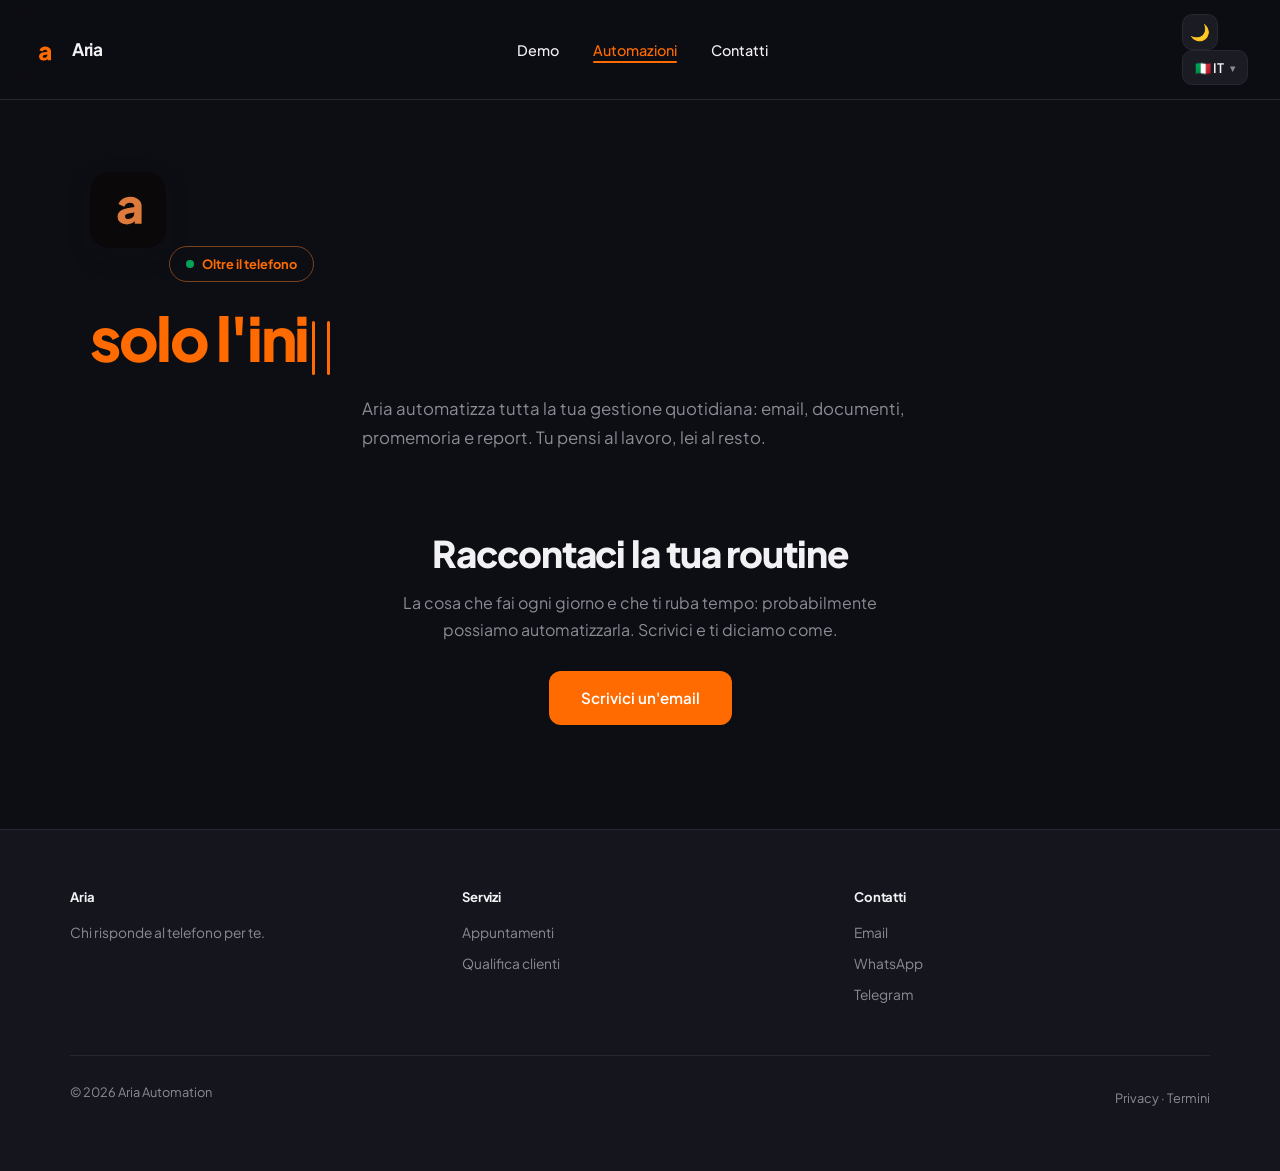
==== commit 1ff6a224: "rimuovo saluto temporale con orario da tutto il sito (automazioni.html)" ====
--- a/automazioni.html
+++ b/automazioni.html
@@ -94,32 +94,9 @@
 
 <section class="aut-hero">
 <img id="heroLogo" src="logo-dark.svg?v=2" alt="Aria" style="width:76px;height:76px;border-radius:20px;margin-bottom:20px;box-shadow:0 8px 24px rgba(20,20,26,.18)">
-<div class="time-greet" id="timeGreet" style="display:none">
-<span class="tg-icn" id="tgIcon"></span>
-<span id="tgText"></span>
-</div>
 <div class="hero-badge"><span class="dot"></span><span data-i18n="autos.hero.badge">Oltre il telefono</span></div>
 <h1 style="text-wrap:balance"><span data-i18n="autos.hero.title1">Il telefono era</span> <span class="accent" data-i18n="autos.hero.title2">solo l'inizio.</span></h1>
 <p class="sub" data-i18n="autos.hero.subtitle">Aria automatizza tutta la tua gestione quotidiana: email, documenti, promemoria e report. Tu pensi al lavoro, lei al resto.</p>
-</section>
-
-<section class="aut-section">
-<div class="sec-head reveal" style="text-align:center;max-width:600px;margin:0 auto 0">
-<h2 data-i18n="autos.intro.title">Automazioni per ogni routine</h2>
-<p class="sub" style="margin:0 auto" data-i18n="autos.intro.subtitle">Ogni attività che ripeti ogni giorno può lavorare da sola. Ecco cosa costruiamo.</p>
-</div>
-<div class="aut-grid" id="autosGrid"></div>
-</section>
-
-<section class="aut-section" style="background:var(--bg2)">
-<div class="sec-head reveal" style="text-align:center;max-width:600px;margin:0 auto 0">
-<h2 data-i18n="autos.how.title">Come funziona</h2>
-</div>
-<div class="aut-steps">
-<div class="aut-step reveal"><h4 data-i18n="autos.how.s1t">Ci racconti come lavori</h4><p data-i18n="autos.how.s1d">Una chiamata di venti minuti per capire la tua routine: cosa ripeti ogni giorno, cosa ti fa perdere tempo.</p></div>
-<div class="aut-step reveal d1"><h4 data-i18n="autos.how.s2t">Costruiamo le automazioni</h4><p data-i18n="autos.how.s2d">In giorni, non mesi. Ogni automazione viene testata sul tuo caso reale prima di andare in funzione.</p></div>
-<div class="aut-step reveal d2"><h4 data-i18n="autos.how.s3t">Tu controlli tutto</h4><p data-i18n="autos.how.s3d">Ogni automazione ti avvisa di quello che fa e la fermi quando vuoi. Nessuna sorpresa.</p></div>
-</div>
 </section>
 
 <section class="aut-cta">
--- a/style.css
+++ b/style.css
@@ -412,8 +412,8 @@
 .hero h1 .w:nth-child(2){animation-delay:.35s}
 @keyframes wordIn{to{opacity:1;transform:none}}
 
-.hero h1 .type-wrap{display:inline-block;position:relative}
-.hero h1 .type-cursor{display:inline-block;width:3px;height:.9em;background:var(--accent);margin-left:4px;vertical-align:text-bottom;border-radius:2px;animation:cursorBlink 1s step-end infinite}
+.hero h1 .type-wrap,.aut-hero h1 .type-wrap{display:inline-block;position:relative}
+.hero h1 .type-cursor,.aut-hero h1 .type-cursor{display:inline-block;width:3px;height:.9em;background:var(--accent);margin-left:4px;vertical-align:text-bottom;border-radius:2px;animation:cursorBlink 1s step-end infinite}
 @keyframes cursorBlink{0%,100%{opacity:1}50%{opacity:0}}
 
 /* Sottolineatura animata sotto la parola accent */
@@ -429,7 +429,7 @@
 @media(prefers-reduced-motion:reduce){
   .hero h1 .w{animation:none;opacity:1;transform:none}
   .hero h1 .accent::after{animation:none;transform:scaleX(1)}
-  .hero h1 .type-cursor{animation:none}
+  .hero h1 .type-cursor,.aut-hero h1 .type-cursor{animation:none}
 }
 
 /* Spazio tra capabilities (full) e Tre esempi */
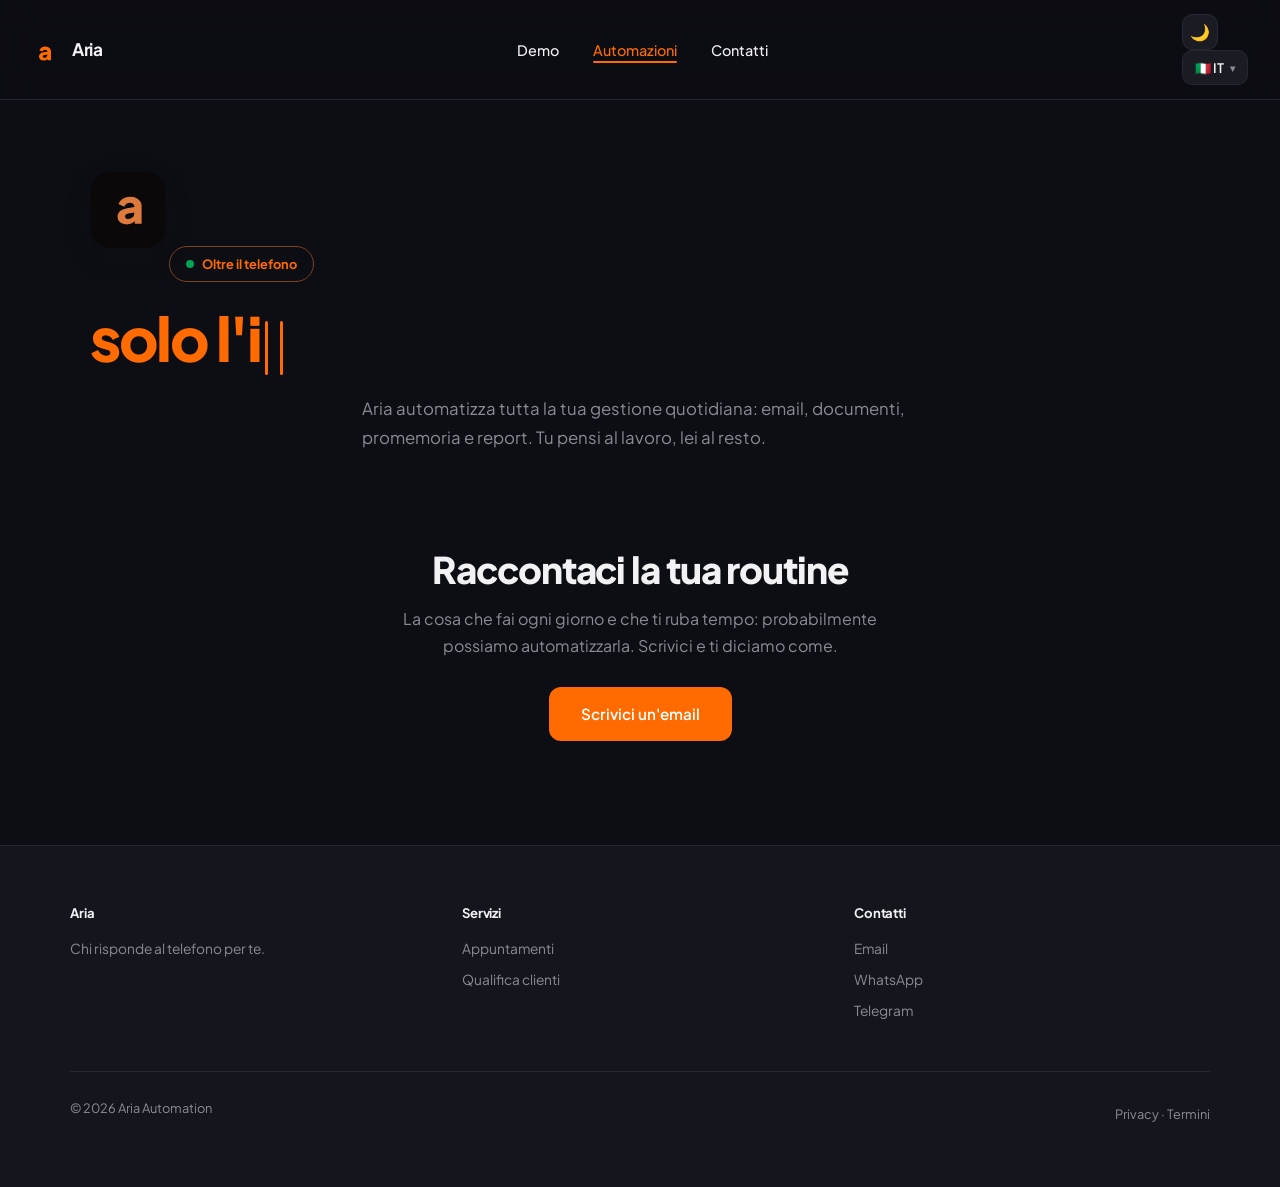
==== commit 0e5e4ed4: "fix: hero padding uniformi (logo stessa percezione), link Demo→#demo con anchor, anti-double-click t" ====
--- a/automazioni.html
+++ b/automazioni.html
@@ -13,13 +13,13 @@
 <style>
 
 /* coerenza con index */
-.aut-hero{max-width:1080px;margin:0 auto;padding:64px 32px 40px;text-align:left}
+.aut-hero{max-width:1080px;margin:0 auto;padding:40px 32px 56px;text-align:left}
 .aut-hero h1{font-size:clamp(2.4em,6.5vw,4.4em);font-weight:800;letter-spacing:-.04em;line-height:1.1;margin-bottom:24px;max-width:13ch}
 .aut-hero h1 .accent{color:var(--accent)}
 .aut-hero .sub{font-size:1.05em;color:var(--muted);line-height:1.7;max-width:34em;margin:0}
 
 /* specifico pagina automazioni */
-.aut-hero{max-width:1080px;margin:0 auto;padding:64px 32px 40px;text-align:left}
+.aut-hero{max-width:1080px;margin:0 auto;padding:40px 32px 56px;text-align:left}
 .aut-hero .badge{display:inline-flex;align-items:center;gap:8px;padding:7px 16px;border:1px solid color-mix(in srgb,var(--accent) 40%,var(--border));border-radius:99px;font-size:.8em;font-weight:700;color:var(--accent);margin-bottom:22px}
 .aut-hero h1{font-size:clamp(2.2em,5.5vw,3.8em);font-weight:800;letter-spacing:-.04em;line-height:1.1;margin-bottom:20px}
 .aut-hero h1 .accent{color:var(--accent)}
@@ -43,7 +43,7 @@
 @media (max-width:640px){.aut-hero{padding:44px 20px 28px}.aut-section{padding:40px 20px}.aut-cta{padding:44px 20px 64px}}
 
 /* ═══ LAYOUT FIX (mobile + desktop) ═══ */
-.aut-hero{padding:48px 20px 32px}
+.aut-hero{padding:40px 20px 48px}
 .aut-hero .sub{padding:0 8px}
 .aut-section{padding:48px 20px}
 .aut-grid{gap:14px}
@@ -71,7 +71,7 @@
 <nav class="nav">
 <div class="nav-brand"><div class="mark"><svg width="26" height="26" viewBox="370 20 295 600" style="color:#dd7b3c" aria-hidden="true" focusable="false"><path d="M486.44 606.72Q437.16 606.72 408.32000000000005 583.2Q379.48 559.68 379.48 518.24Q379.48 479.6 406.36 454.4Q433.24 429.2 488.12 420.24L572.6800000000001 406.79999999999995V398.4Q572.6800000000001 381.03999999999996 558.96 369.28Q545.24 357.52 521.72 357.52Q499.32000000000005 357.52 482.24 369.84Q465.16 382.15999999999997 457.32 402.32L390.12 370.4Q403.56 332.32 440.24 309.91999999999996Q476.92 287.52 525.64 287.52Q564.28 287.52 593.96 301.52Q623.6400000000001 315.52 640.1600000000001 340.44Q656.6800000000001 365.36 656.6800000000001 398.4V600.0H578.28V571.44Q543.5600000000001 606.72 486.44 606.72ZM466.28000000000003 515.44Q466.28000000000003 529.44 476.92 537.28Q487.56 545.12 503.24 545.12Q534.6 545.12 553.6400000000001 525.52Q572.6800000000001 505.91999999999996 572.6800000000001 477.91999999999996V468.4L503.24 480.71999999999997Q485.32 484.08 475.8 492.2Q466.28000000000003 500.32 466.28000000000003 515.44Z" fill="currentColor"/></svg></div> Aria</div>
 <ul class="nav-links">
-<li><a href="index.html" data-i18n="nav.demos">Demo</a></li>
+<li><a href="index.html#demo" data-i18n="nav.demos">Demo</a></li>
 <li><a href="automazioni.html" class="active" data-i18n="autos.nav">Automazioni</a></li>
 <li><a href="index.html#contact" data-i18n="nav.contact">Contatti</a></li>
 </ul>
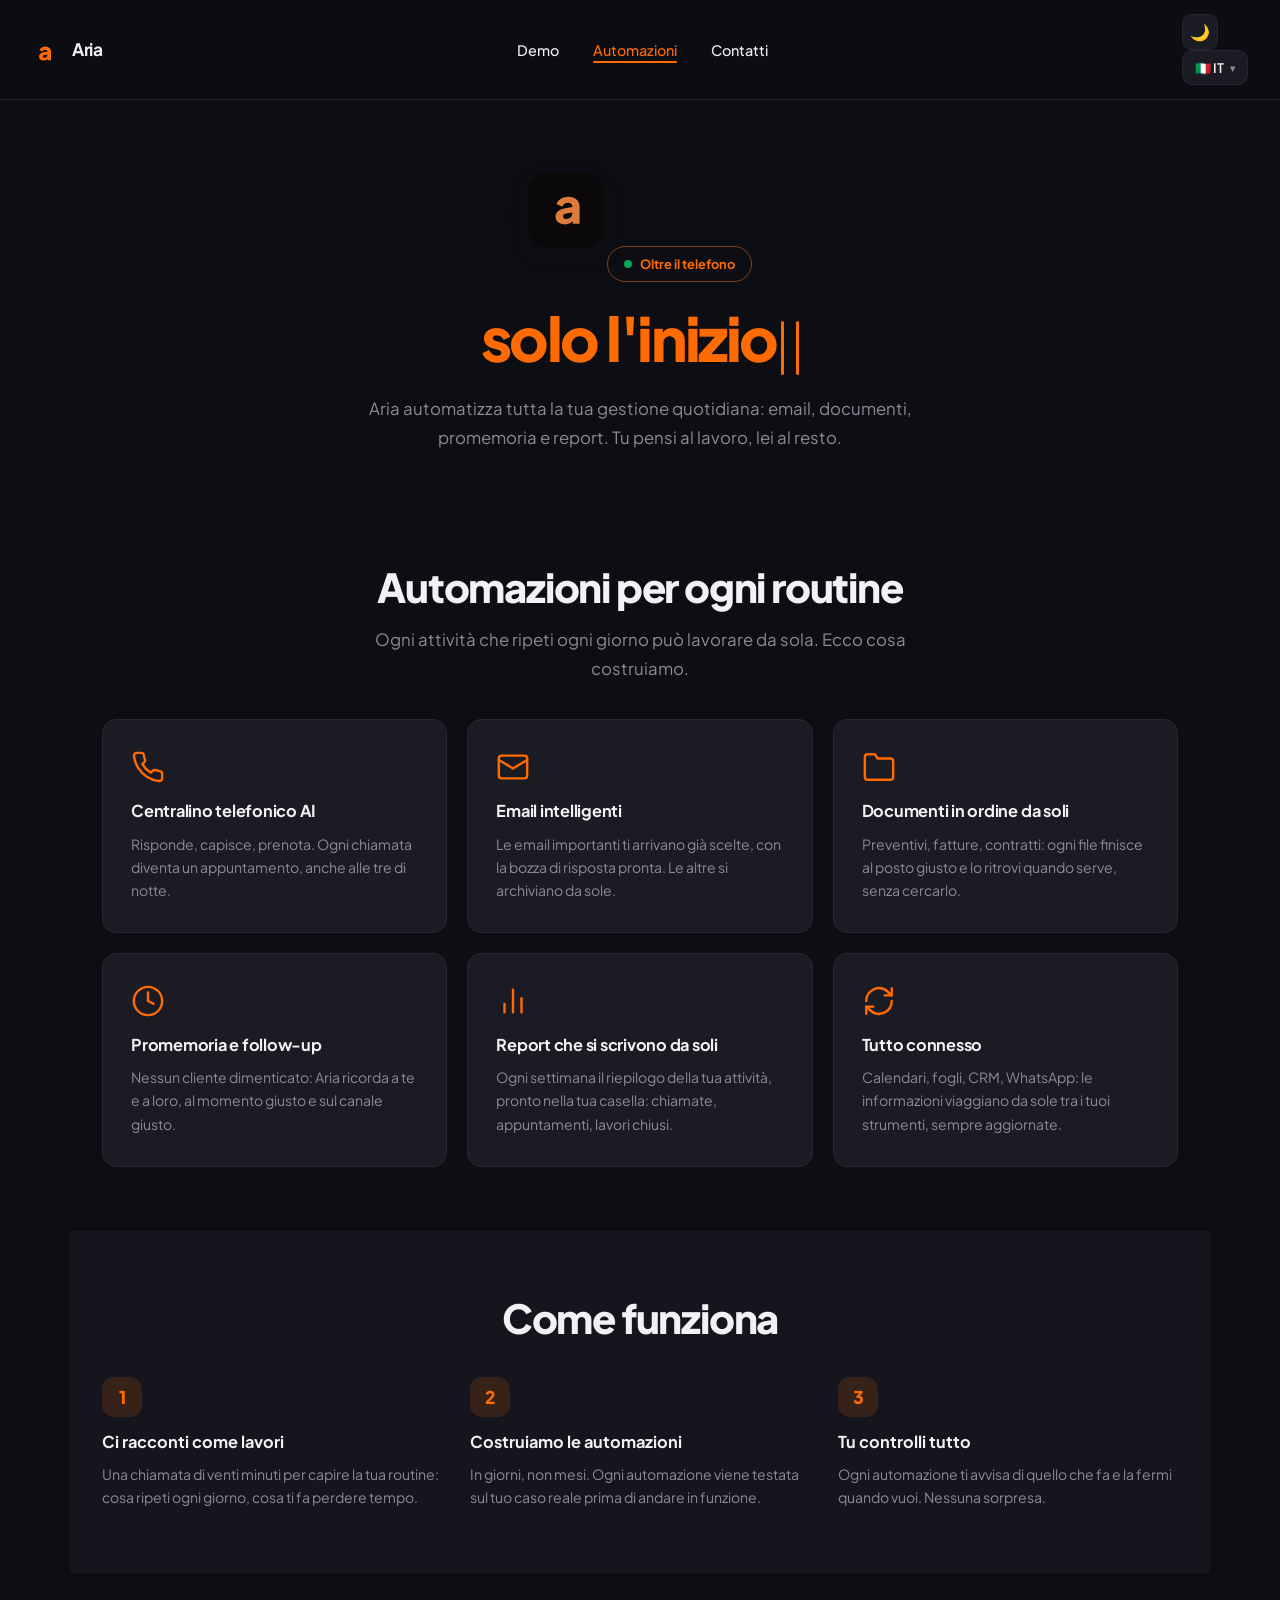
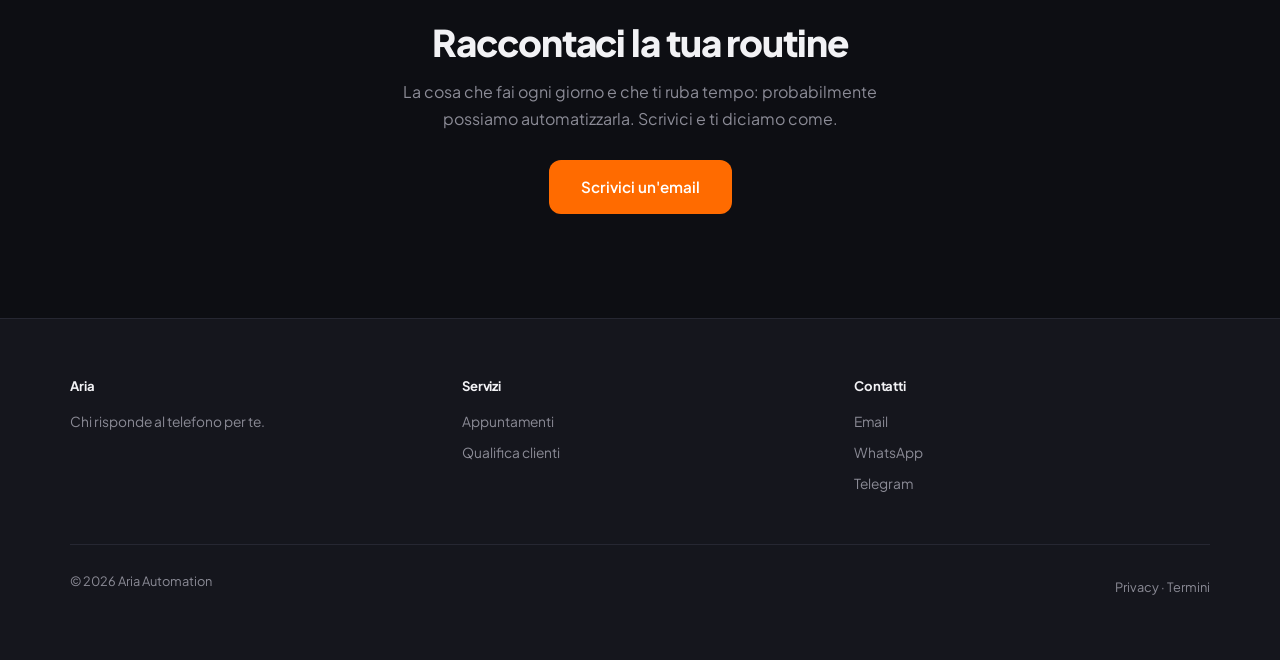
==== commit 41d5bdd7: "automazioni ricostruita: sezioni griglia+steps ripristinate, logo centrale dappertutto, fix reveal d" ====
--- a/automazioni.html
+++ b/automazioni.html
@@ -13,13 +13,13 @@
 <style>
 
 /* coerenza con index */
-.aut-hero{max-width:1080px;margin:0 auto;padding:40px 32px 56px;text-align:left}
-.aut-hero h1{font-size:clamp(2.4em,6.5vw,4.4em);font-weight:800;letter-spacing:-.04em;line-height:1.1;margin-bottom:24px;max-width:13ch}
+.aut-hero{max-width:1080px;margin:0 auto;padding:40px 32px 56px;text-align:center}
+.aut-hero h1{font-size:clamp(2.4em,6.5vw,4.4em);font-weight:800;letter-spacing:-.04em;line-height:1.1;margin-bottom:24px;max-width:13ch;margin-left:auto;margin-right:auto}
 .aut-hero h1 .accent{color:var(--accent)}
-.aut-hero .sub{font-size:1.05em;color:var(--muted);line-height:1.7;max-width:34em;margin:0}
+.aut-hero .sub{font-size:1.05em;color:var(--muted);line-height:1.7;max-width:34em;margin:0 auto}
 
 /* specifico pagina automazioni */
-.aut-hero{max-width:1080px;margin:0 auto;padding:40px 32px 56px;text-align:left}
+.aut-hero{max-width:1080px;margin:0 auto;padding:40px 32px 56px;text-align:center}
 .aut-hero .badge{display:inline-flex;align-items:center;gap:8px;padding:7px 16px;border:1px solid color-mix(in srgb,var(--accent) 40%,var(--border));border-radius:99px;font-size:.8em;font-weight:700;color:var(--accent);margin-bottom:22px}
 .aut-hero h1{font-size:clamp(2.2em,5.5vw,3.8em);font-weight:800;letter-spacing:-.04em;line-height:1.1;margin-bottom:20px}
 .aut-hero h1 .accent{color:var(--accent)}
@@ -99,6 +99,25 @@
 <p class="sub" data-i18n="autos.hero.subtitle">Aria automatizza tutta la tua gestione quotidiana: email, documenti, promemoria e report. Tu pensi al lavoro, lei al resto.</p>
 </section>
 
+<section class="aut-section">
+<div class="sec-head reveal" style="text-align:center;max-width:600px;margin:0 auto">
+<h2 data-i18n="autos.intro.title">Automazioni per ogni routine</h2>
+<p class="sub" style="margin:0 auto" data-i18n="autos.intro.subtitle">Ogni attività che ripeti ogni giorno può lavorare da sola. Ecco cosa costruiamo.</p>
+</div>
+<div class="aut-grid" id="autosGrid"></div>
+</section>
+
+<section class="aut-section" style="background:var(--bg2)">
+<div class="sec-head reveal" style="text-align:center;max-width:600px;margin:0 auto">
+<h2 data-i18n="autos.how.title">Come funziona</h2>
+</div>
+<div class="aut-steps">
+<div class="aut-step reveal"><h4 data-i18n="autos.how.s1t">Ci racconti come lavori</h4><p data-i18n="autos.how.s1d">Una chiamata di venti minuti per capire la tua routine: cosa ripeti ogni giorno, cosa ti fa perdere tempo.</p></div>
+<div class="aut-step reveal d1"><h4 data-i18n="autos.how.s2t">Costruiamo le automazioni</h4><p data-i18n="autos.how.s2d">In giorni, non mesi. Ogni automazione viene testata sul tuo caso reale prima di andare in funzione.</p></div>
+<div class="aut-step reveal d2"><h4 data-i18n="autos.how.s3t">Tu controlli tutto</h4><p data-i18n="autos.how.s3d">Ogni automazione ti avvisa di quello che fa e la fermi quando vuoi. Nessuna sorpresa.</p></div>
+</div>
+</section>
+
 <section class="aut-cta">
 <h2 class="reveal" data-i18n="autos.cta.title">Raccontaci la tua routine</h2>
 <p class="sub reveal d1" data-i18n="autos.cta.text">La cosa che fai ogni giorno e che ti ruba tempo: probabilmente possiamo automatizzarla. Scrivici e ti diciamo come.</p>
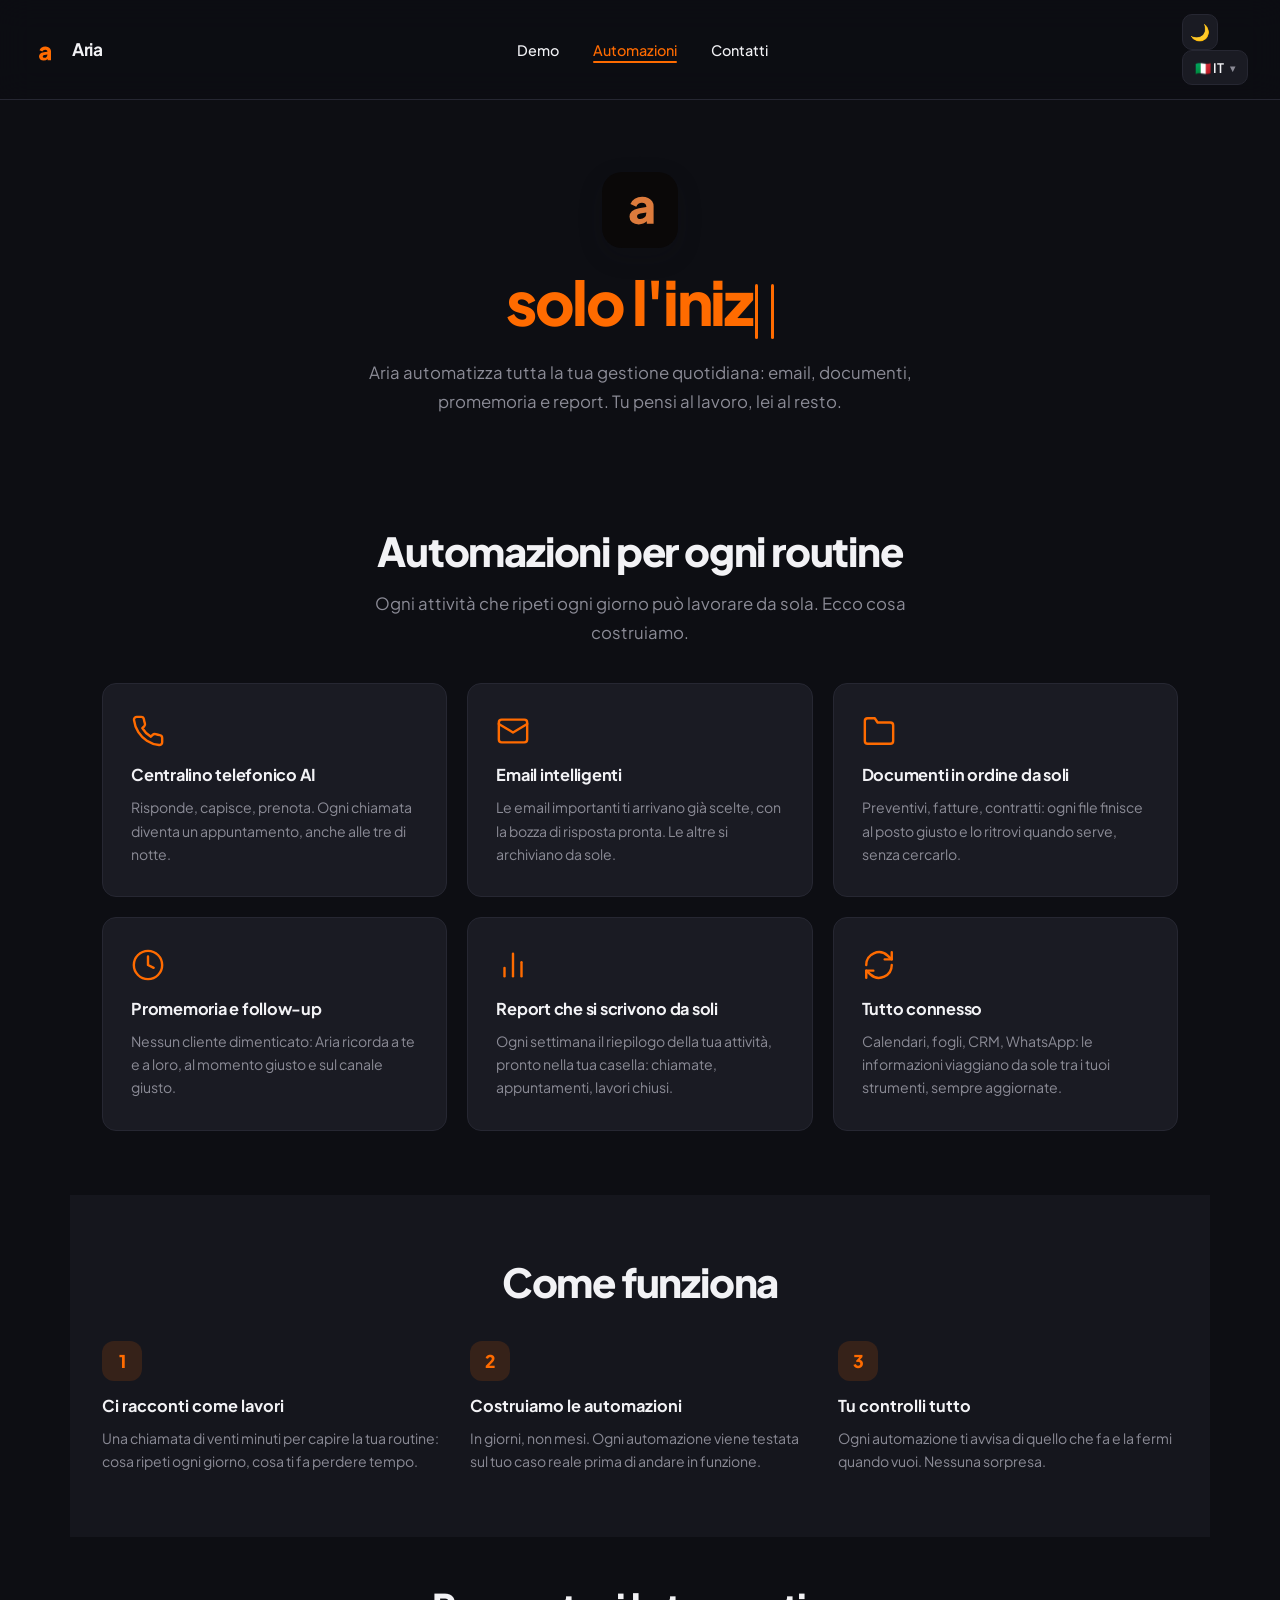
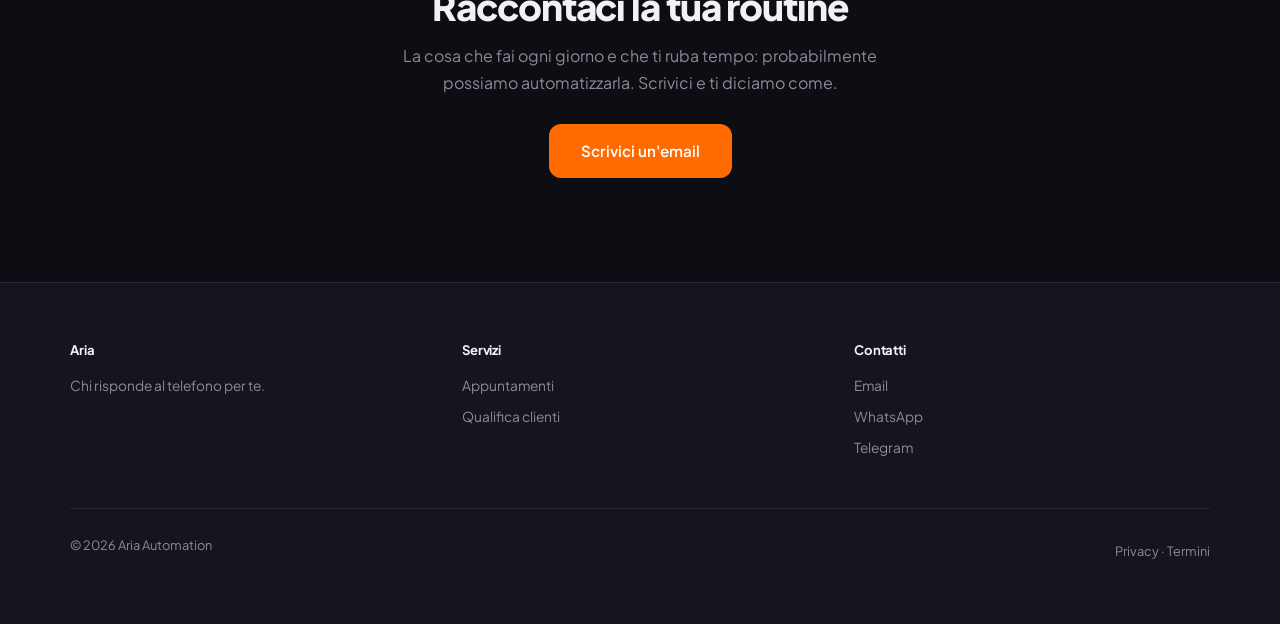
==== commit 771c9736: "rimuovi badge (Online adesso / Oltre il telefono), titolo "Il telefono è solo l'inizio", logo centra" ====
--- a/automazioni.html
+++ b/automazioni.html
@@ -93,9 +93,8 @@
 </nav>
 
 <section class="aut-hero">
-<img id="heroLogo" src="logo-dark.svg?v=2" alt="Aria" style="width:76px;height:76px;border-radius:20px;margin-bottom:20px;box-shadow:0 8px 24px rgba(20,20,26,.18)">
-<div class="hero-badge"><span class="dot"></span><span data-i18n="autos.hero.badge">Oltre il telefono</span></div>
-<h1 style="text-wrap:balance"><span data-i18n="autos.hero.title1">Il telefono era</span> <span class="accent" data-i18n="autos.hero.title2">solo l'inizio.</span></h1>
+<img id="heroLogo" src="logo-dark.svg?v=2" alt="Aria" style="display:block;width:76px;height:76px;border-radius:20px;margin:0 auto 20px;box-shadow:0 8px 24px rgba(20,20,26,.18)">
+<h1 style="text-wrap:balance"><span data-i18n="autos.hero.title1">Il telefono</span> <span class="accent" data-i18n="autos.hero.title2">è solo l'inizio.</span></h1>
 <p class="sub" data-i18n="autos.hero.subtitle">Aria automatizza tutta la tua gestione quotidiana: email, documenti, promemoria e report. Tu pensi al lavoro, lei al resto.</p>
 </section>
 
--- a/style.css
+++ b/style.css
@@ -79,10 +79,10 @@
 .time-greet{font-size:.72em;margin-bottom:10px}
 }
 
-.hero{max-width:1080px;margin:0 auto;padding:40px 32px 56px;position:relative}
-
-
-.hero h1{font-size:clamp(2.4em,6.5vw,4.4em);font-weight:800;letter-spacing:-.04em;line-height:1.1;margin-bottom:24px;max-width:13ch;animation:fadeUp .7s ease}
+.hero{max-width:1080px;margin:0 auto;padding:40px 32px 56px;position:relative;text-align:center}
+
+
+.hero h1{font-size:clamp(2.4em,6.5vw,4.4em);font-weight:800;letter-spacing:-.04em;line-height:1.1;margin-bottom:24px;max-width:13ch;margin-left:auto;margin-right:auto;animation:fadeUp .7s ease}
 .hero h1 .accent{color:var(--accent)}
 .hero p{font-size:clamp(1.05em,2vw,1.28em);color:var(--muted);max-width:33em;line-height:1.7;margin-bottom:32px;animation:fadeUp .7s ease .12s both}
 .hero-checks{display:flex;flex-wrap:wrap;gap:10px;margin-bottom:40px;animation:fadeUp .7s ease .2s both}
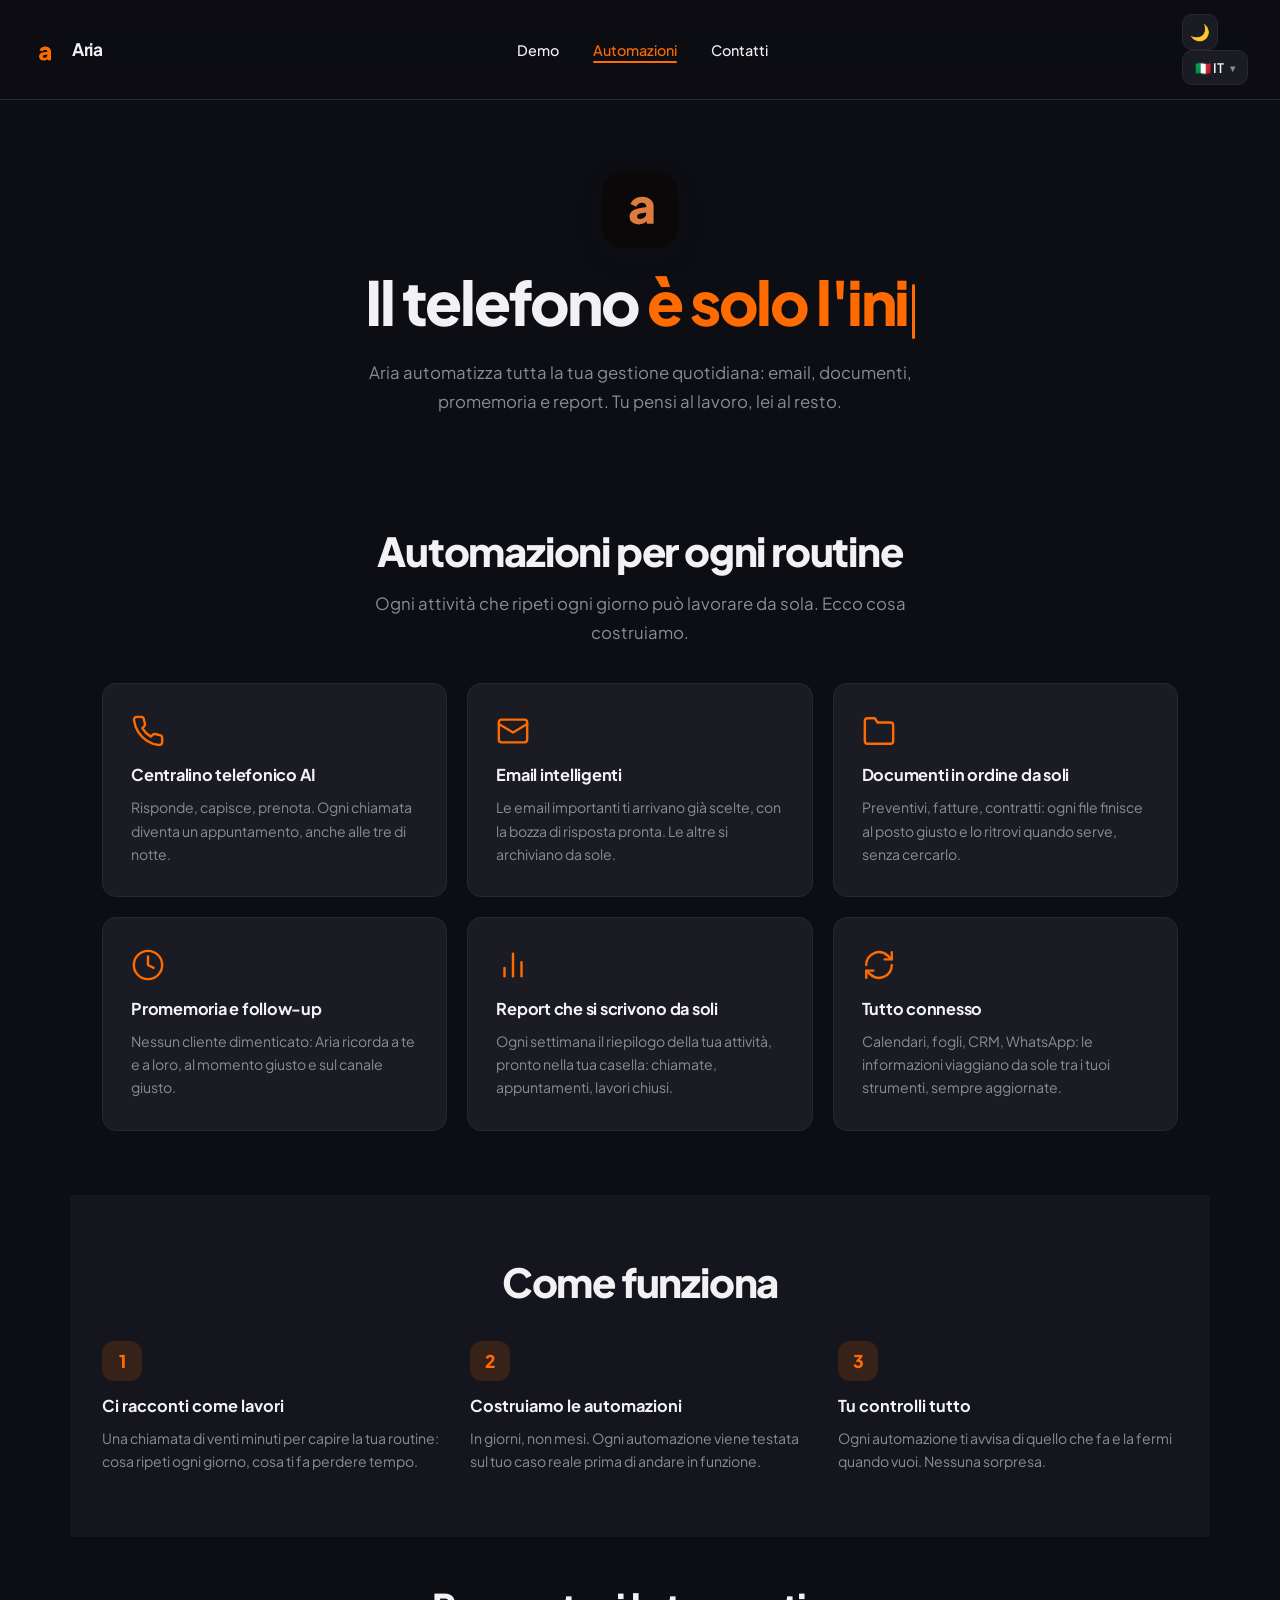
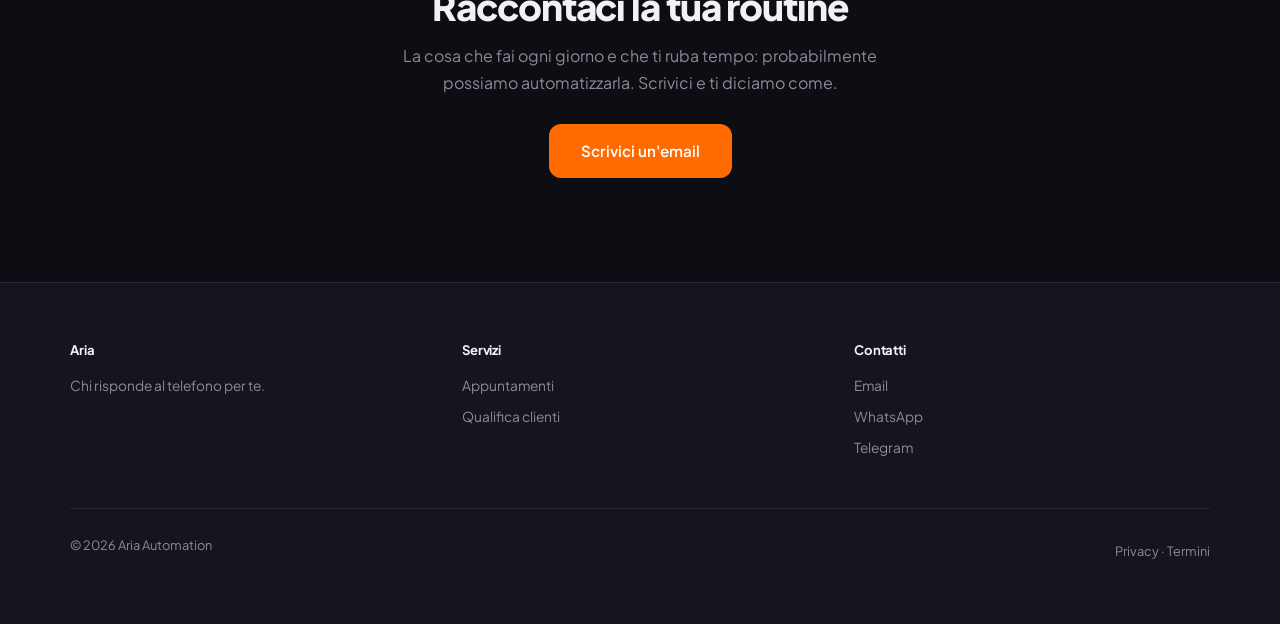
==== commit 9856e5db: "logo nav cliccabile → home (index.html) su tutte le pagine (automazioni.html)" ====
--- a/automazioni.html
+++ b/automazioni.html
@@ -69,7 +69,7 @@
 </head>
 <body>
 <nav class="nav">
-<div class="nav-brand"><div class="mark"><svg width="26" height="26" viewBox="370 20 295 600" style="color:#dd7b3c" aria-hidden="true" focusable="false"><path d="M486.44 606.72Q437.16 606.72 408.32000000000005 583.2Q379.48 559.68 379.48 518.24Q379.48 479.6 406.36 454.4Q433.24 429.2 488.12 420.24L572.6800000000001 406.79999999999995V398.4Q572.6800000000001 381.03999999999996 558.96 369.28Q545.24 357.52 521.72 357.52Q499.32000000000005 357.52 482.24 369.84Q465.16 382.15999999999997 457.32 402.32L390.12 370.4Q403.56 332.32 440.24 309.91999999999996Q476.92 287.52 525.64 287.52Q564.28 287.52 593.96 301.52Q623.6400000000001 315.52 640.1600000000001 340.44Q656.6800000000001 365.36 656.6800000000001 398.4V600.0H578.28V571.44Q543.5600000000001 606.72 486.44 606.72ZM466.28000000000003 515.44Q466.28000000000003 529.44 476.92 537.28Q487.56 545.12 503.24 545.12Q534.6 545.12 553.6400000000001 525.52Q572.6800000000001 505.91999999999996 572.6800000000001 477.91999999999996V468.4L503.24 480.71999999999997Q485.32 484.08 475.8 492.2Q466.28000000000003 500.32 466.28000000000003 515.44Z" fill="currentColor"/></svg></div> Aria</div>
+<a href="index.html" class="nav-brand" aria-label="Aria — Home"><div class="mark"><svg width="26" height="26" viewBox="370 20 295 600" style="color:#dd7b3c" aria-hidden="true" focusable="false"><path d="M486.44 606.72Q437.16 606.72 408.32000000000005 583.2Q379.48 559.68 379.48 518.24Q379.48 479.6 406.36 454.4Q433.24 429.2 488.12 420.24L572.6800000000001 406.79999999999995V398.4Q572.6800000000001 381.03999999999996 558.96 369.28Q545.24 357.52 521.72 357.52Q499.32000000000005 357.52 482.24 369.84Q465.16 382.15999999999997 457.32 402.32L390.12 370.4Q403.56 332.32 440.24 309.91999999999996Q476.92 287.52 525.64 287.52Q564.28 287.52 593.96 301.52Q623.6400000000001 315.52 640.1600000000001 340.44Q656.6800000000001 365.36 656.6800000000001 398.4V600.0H578.28V571.44Q543.5600000000001 606.72 486.44 606.72ZM466.28000000000003 515.44Q466.28000000000003 529.44 476.92 537.28Q487.56 545.12 503.24 545.12Q534.6 545.12 553.6400000000001 525.52Q572.6800000000001 505.91999999999996 572.6800000000001 477.91999999999996V468.4L503.24 480.71999999999997Q485.32 484.08 475.8 492.2Q466.28000000000003 500.32 466.28000000000003 515.44Z" fill="currentColor"/></svg></div> Aria</a>
 <ul class="nav-links">
 <li><a href="index.html#demo" data-i18n="nav.demos">Demo</a></li>
 <li><a href="automazioni.html" class="active" data-i18n="autos.nav">Automazioni</a></li>
--- a/style.css
+++ b/style.css
@@ -407,7 +407,7 @@
 }
 
 /* ═══ HERO TITLE — animazione d'ingresso + typewriter ═══ */
-.hero h1 .w{display:inline-block;opacity:0;transform:translateY(24px) rotate(2deg);animation:wordIn .55s cubic-bezier(.2,.7,.3,1) forwards}
+.hero h1 .w,.aut-hero h1 .w{display:inline-block;opacity:0;transform:translateY(24px) rotate(2deg);animation:wordIn .55s cubic-bezier(.2,.7,.3,1) forwards}
 .hero h1 .w:nth-child(1){animation-delay:.15s}
 .hero h1 .w:nth-child(2){animation-delay:.35s}
 @keyframes wordIn{to{opacity:1;transform:none}}
@@ -423,11 +423,11 @@
 
 /* Mobile: animazioni più veloci */
 @media(max-width:600px){
-  .hero h1 .w{animation-duration:.4s}
+  .hero h1 .w,.aut-hero h1 .w{animation-duration:.4s}
   .hero h1 .accent::after{animation-delay:1.1s}
 }
 @media(prefers-reduced-motion:reduce){
-  .hero h1 .w{animation:none;opacity:1;transform:none}
+  .hero h1 .w,.aut-hero h1 .w{animation:none;opacity:1;transform:none}
   .hero h1 .accent::after{animation:none;transform:scaleX(1)}
   .hero h1 .type-cursor,.aut-hero h1 .type-cursor{animation:none}
 }
@@ -915,3 +915,7 @@
 /* ═══ HERO BADGE (index + automazioni) ═══ */
 .hero-badge{display:inline-flex;align-items:center;gap:8px;padding:7px 16px;border:1px solid color-mix(in srgb,var(--accent) 40%,var(--border));border-radius:99px;font-size:.8em;font-weight:700;color:var(--accent);margin-bottom:22px}
 .hero-badge .dot{width:8px;height:8px;border-radius:50%;background:var(--green);animation:pulse 2s infinite}
+
+@media (max-width:640px){
+  #heroLogo{width:64px!important;height:64px!important;border-radius:17px!important}
+}
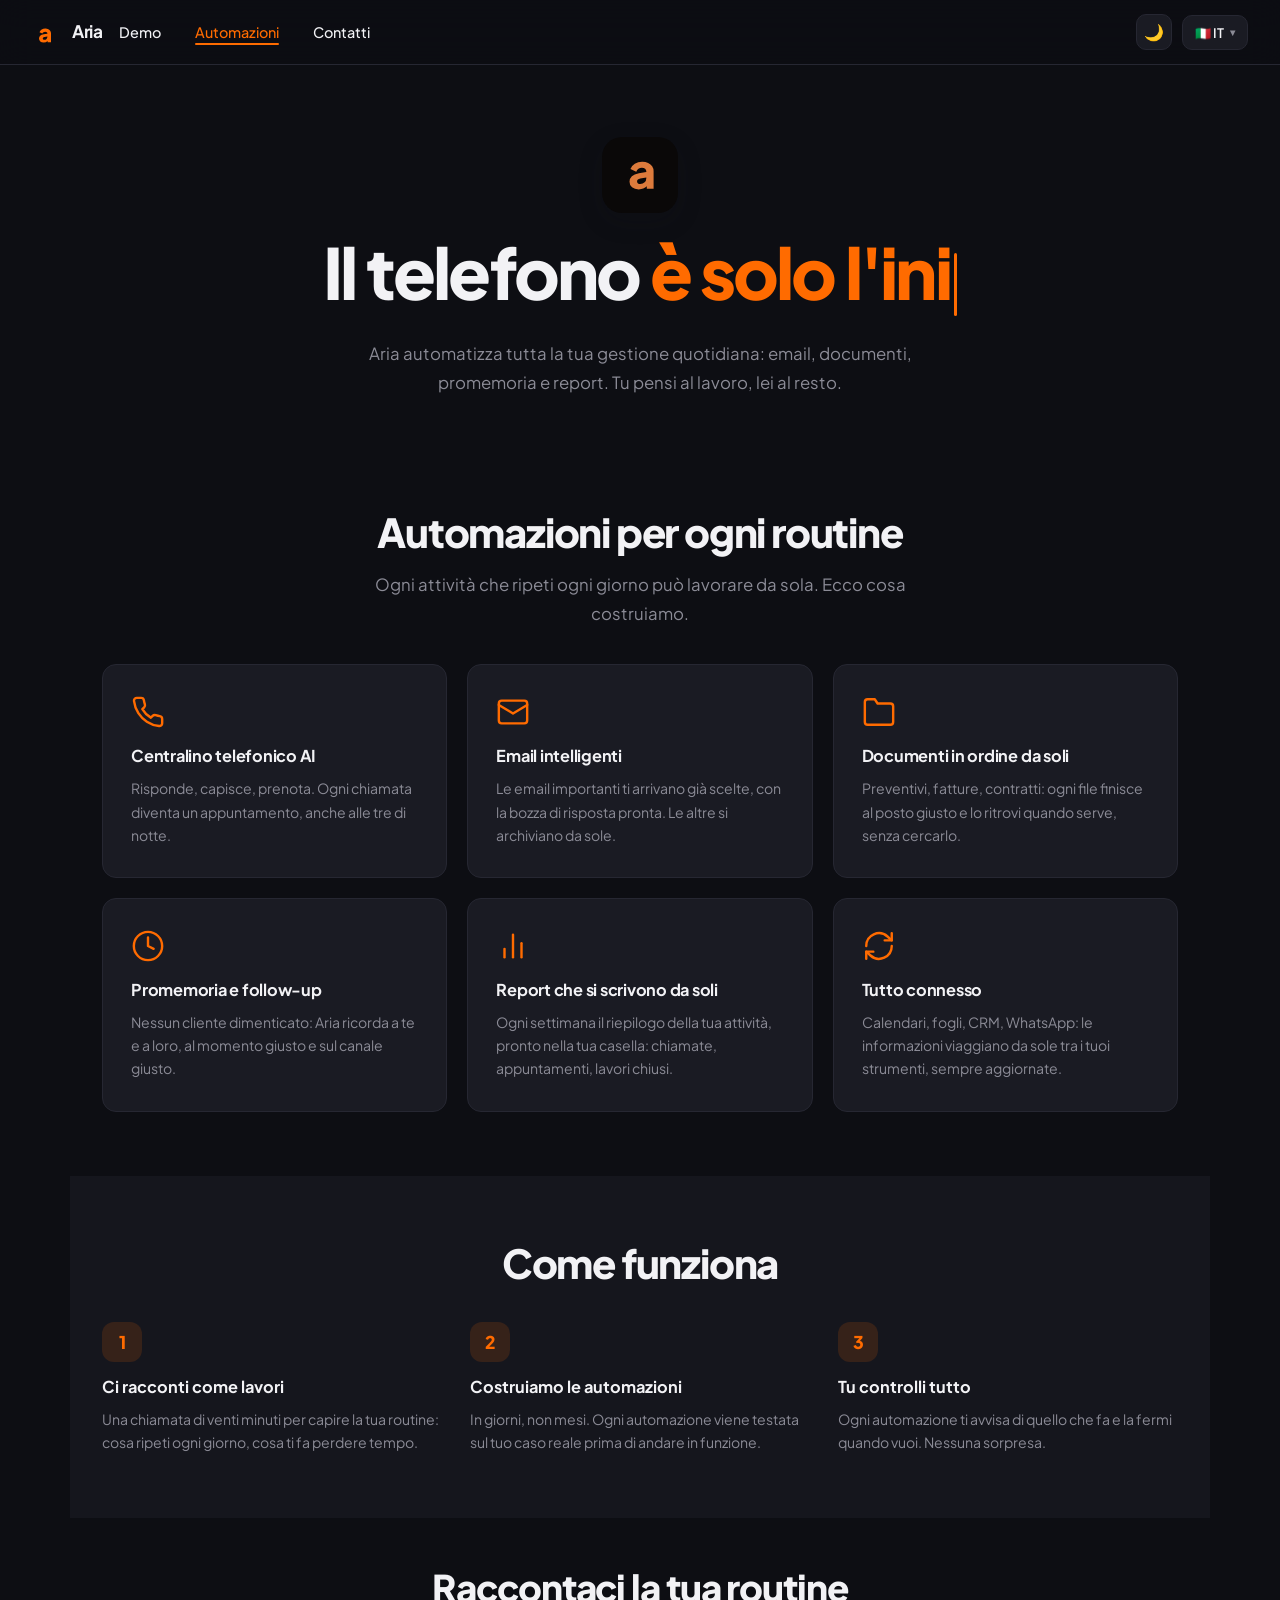
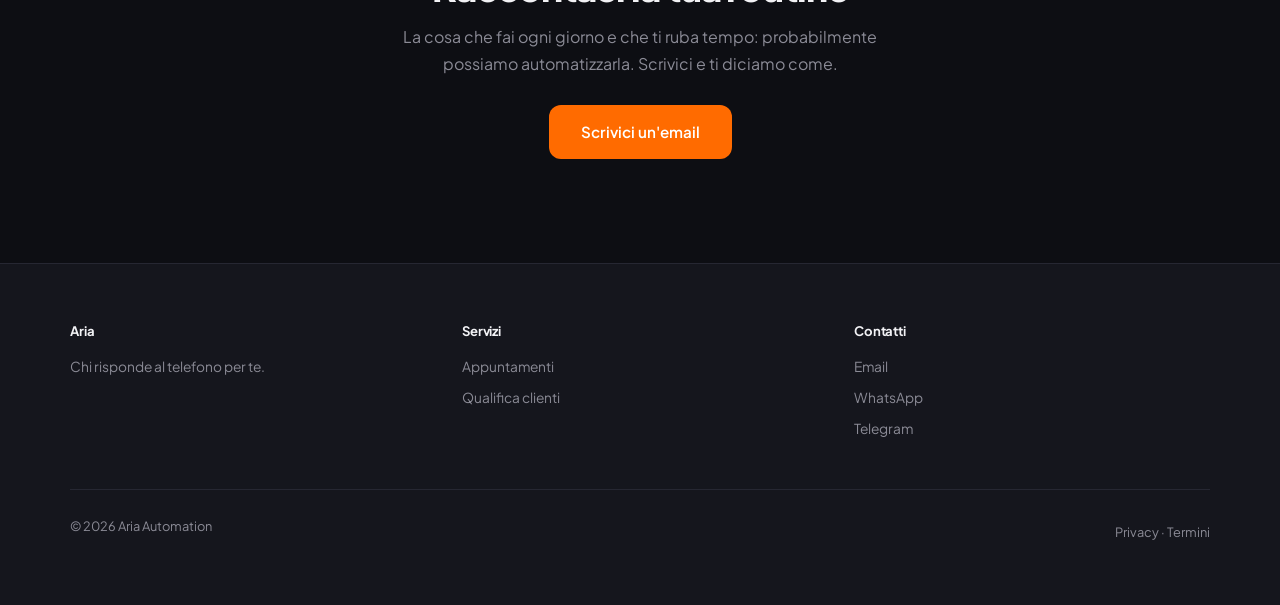
==== commit 42873325: "titoli hero identici tra pagine (desktop 70.4px, mobile 31.2px) + sottolineatura accent anche su aut" ====
--- a/automazioni.html
+++ b/automazioni.html
@@ -21,7 +21,7 @@
 /* specifico pagina automazioni */
 .aut-hero{max-width:1080px;margin:0 auto;padding:40px 32px 56px;text-align:center}
 .aut-hero .badge{display:inline-flex;align-items:center;gap:8px;padding:7px 16px;border:1px solid color-mix(in srgb,var(--accent) 40%,var(--border));border-radius:99px;font-size:.8em;font-weight:700;color:var(--accent);margin-bottom:22px}
-.aut-hero h1{font-size:clamp(2.2em,5.5vw,3.8em);font-weight:800;letter-spacing:-.04em;line-height:1.1;margin-bottom:20px}
+.aut-hero h1{font-size:clamp(2.4em,6.5vw,4.4em);font-weight:800;letter-spacing:-.04em;line-height:1.1;margin-bottom:24px}
 .aut-hero h1 .accent{color:var(--accent)}
 .aut-hero .sub{font-size:1.05em;color:var(--muted);line-height:1.7;max-width:34em;margin:0 auto 0}
 .aut-section{max-width:1080px;margin:0 auto;padding:56px 32px}
@@ -51,7 +51,7 @@
 .aut-steps{gap:28px}
 .aut-cta{padding:48px 20px 64px}
 @media (max-width:640px){
-  .aut-hero h1{font-size:clamp(2em,9vw,2.6em);line-height:1.15;letter-spacing:-.03em}
+  .aut-hero h1{font-size:clamp(1.85em,8vw,2.5em);line-height:1.14;letter-spacing:-.035em}
   .aut-hero .sub{font-size:.95em;line-height:1.65}
   .aut-grid{grid-template-columns:1fr}
   .aut-steps{grid-template-columns:1fr}
--- a/style.css
+++ b/style.css
@@ -919,3 +919,37 @@
 @media (max-width:640px){
   #heroLogo{width:64px!important;height:64px!important;border-radius:17px!important}
 }
+
+/* logo nav = link home */
+a.nav-brand{cursor:pointer}
+a.nav-brand:hover .mark{transform:rotate(-8deg) scale(1.08)}
+
+/* ═══ FIX AUDIT MOBILE: touch target 44px ═══ */
+@media (max-width:768px){
+  .cal-nav button{width:44px;height:44px}
+  .foot-bottom a{min-height:44px;display:inline-flex;align-items:center}
+  .cta-action .btn{min-height:44px}
+  .nav-links a{font-size:.875em}
+  .foot-bottom{font-size:.875em}
+  .hero-checks span{font-size:.875rem}
+}
+
+/* nav-right: flex sempre (fix audit desktop) */
+.nav-right{margin-left:auto;display:flex;align-items:center;gap:10px;flex-shrink:0}
+
+/* ═══ FIX: niente alone azzurro al click ═══ */
+*{-webkit-tap-highlight-color:transparent;-webkit-touch-callout:none}
+:focus{outline:none}
+:focus-visible{outline:2px solid var(--accent);outline-offset:2px}
+button:focus:not(:focus-visible){outline:none}
+a:focus:not(:focus-visible){outline:none}
+
+/* ═══ FIX: allineamento nome + indentazione bolle chat hero ═══ */
+.hv-caller > div:last-child{display:flex;flex-direction:column;gap:2px;min-width:0}
+.hv-caller strong{line-height:1.2}
+.hv-caller span{line-height:1.3}
+
+/* bolle: cliente a sinistra, Aria indentata a destra */
+.hv-bubble{max-width:82%;align-self:flex-start}
+.hv-bubble.aria{margin-left:auto;margin-right:26px;max-width:82%;align-self:flex-end}
+.hv-body{display:flex;flex-direction:column}
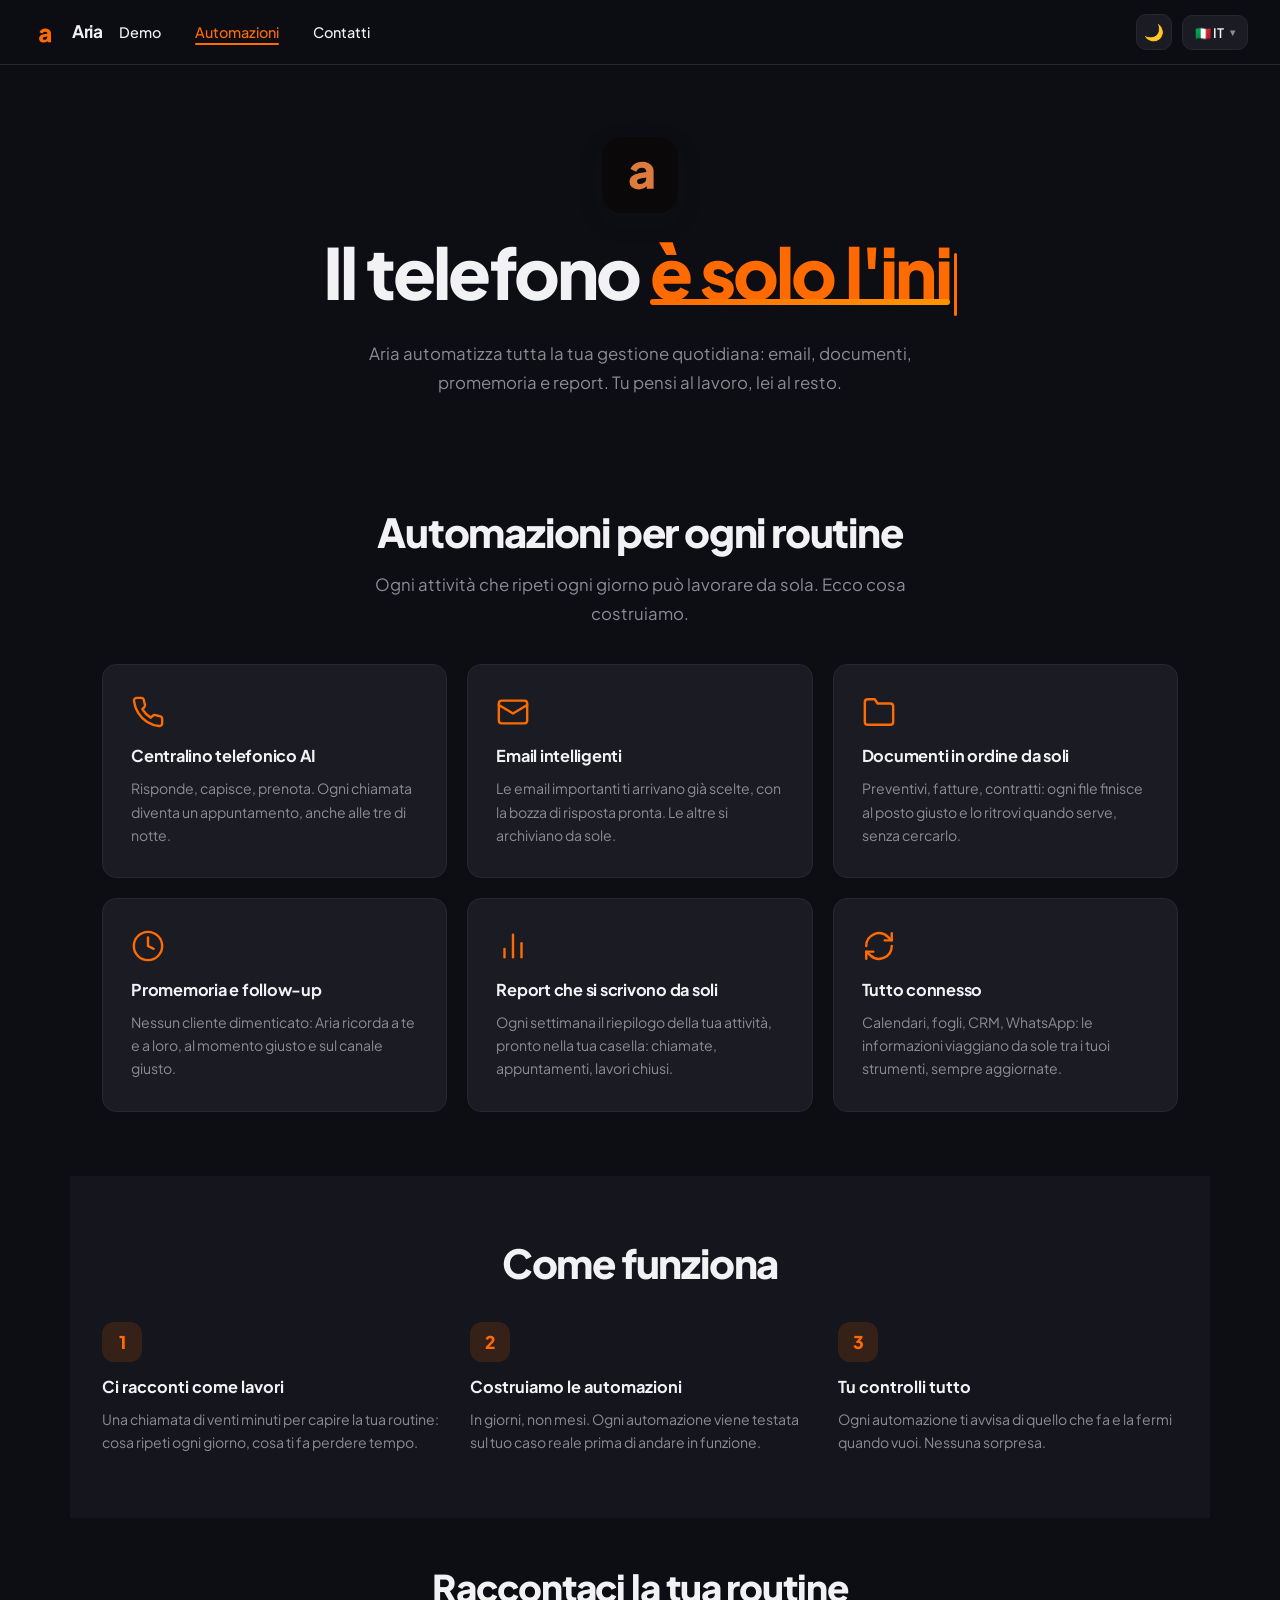
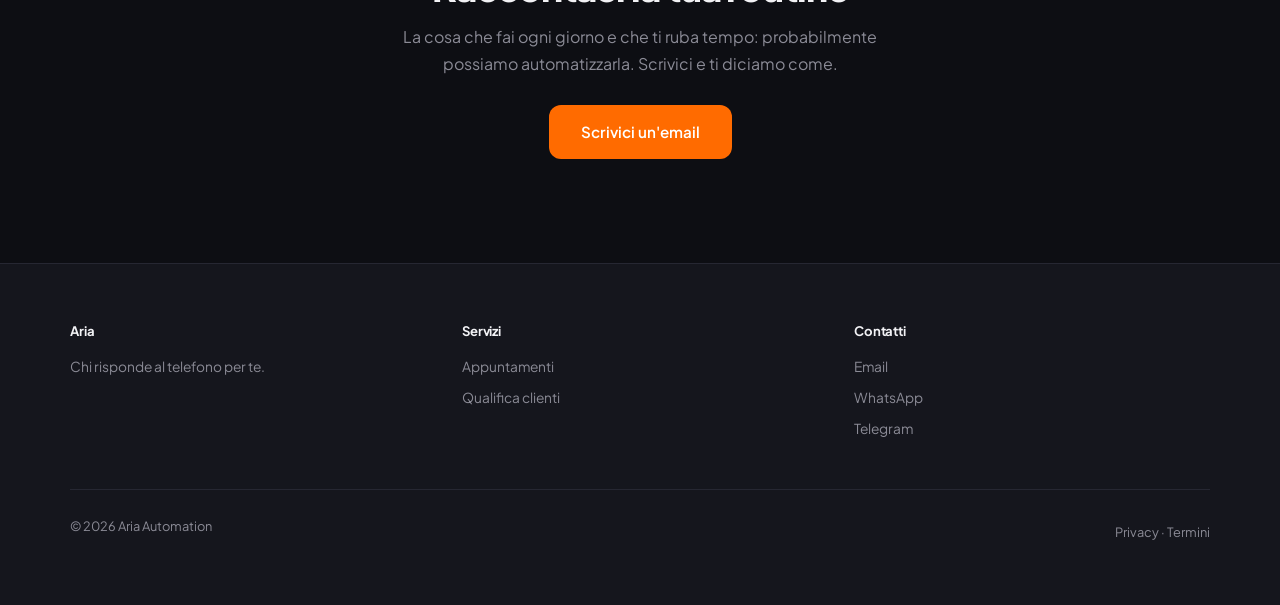
==== commit 94071c31: "Mobile SEO: defer JS, Schema.org JSON-LD, meta locale, touch target CSS" ====
--- a/automazioni.html
+++ b/automazioni.html
@@ -5,6 +5,22 @@
 <meta name="viewport" content="width=device-width, initial-scale=1.0">
 <title>Aria Automations — Automazioni per la tua attività</title>
 <meta name="description" content="Aria automatizza la tua gestione quotidiana: email, documenti, promemoria, report. Oltre il centralino telefonico AI.">
+<meta property="og:locale" content="it_IT">
+<script type="application/ld+json">
+{
+  "@context": "https://schema.org",
+  "@type": "SoftwareApplication",
+  "name": "Aria — Automazioni AI",
+  "applicationCategory": "BusinessApplication",
+  "applicationSubCategory": "Voice Assistant",
+  "offers": { "@type": "Offer", "price": "0" },
+  "operatingSystem": "Web",
+  "softwareVersion": "1.0",
+  "featureList": ["Automazioni AI", "Gestione email", "Documenti", "Promemoria", "Report", "5 lingue"],
+  "description": "Aria automatizza email, documenti, promemoria e report. Oltre il centralino telefonico AI.",
+  "url": "https://itszale0.github.io/aura-demo/automazioni.html"
+}
+</script>
 <link rel="icon" type="image/svg+xml" href="favicon.svg?v=2">
 <link rel="preconnect" href="https://fonts.googleapis.com">
 <link rel="preconnect" href="https://fonts.gstatic.com" crossorigin>
@@ -132,7 +148,7 @@
 <div class="foot-bottom"><span data-i18n="footer.copyright">© 2026 Aria Automation</span><span><a href="privacy.html" data-i18n="footer.privacy">Privacy</a> · <a href="terms.html" data-i18n="footer.terms">Termini</a></span></div>
 </footer>
 
-<script src="app.js"></script>
+<script src="app.js" defer></script>
 <script>
 // ═══ PAGINA AUTOMAZIONI ═══
 // dopo il load i18n: costruisci la griglia con le icone SVG (come le features)
@@ -160,5 +176,6 @@
   }).join('');
 }
 </script>
+
 </body>
 </html>
--- a/style.css
+++ b/style.css
@@ -85,11 +85,11 @@
 .hero h1{font-size:clamp(2.4em,6.5vw,4.4em);font-weight:800;letter-spacing:-.04em;line-height:1.1;margin-bottom:24px;max-width:13ch;margin-left:auto;margin-right:auto;animation:fadeUp .7s ease}
 .hero h1 .accent{color:var(--accent)}
 .hero p{font-size:clamp(1.05em,2vw,1.28em);color:var(--muted);max-width:33em;line-height:1.7;margin-bottom:32px;animation:fadeUp .7s ease .12s both}
-.hero-checks{display:flex;flex-wrap:wrap;gap:10px;margin-bottom:40px;animation:fadeUp .7s ease .2s both}
+.hero-checks{justify-content:center;display:flex;flex-wrap:wrap;gap:10px;margin-bottom:40px;animation:fadeUp .7s ease .2s both}
 .hero-checks span{display:inline-flex;align-items:center;gap:7px;font-size:.86em;font-weight:500;padding:8px 16px;background:var(--card);border:1px solid var(--border);border-radius:22px;transition:all .25s}
 .hero-checks span:hover{transform:translateY(-2px);box-shadow:var(--shadow-md);border-color:color-mix(in srgb,var(--accent) 40%,var(--border))}
 .hero-checks .ck{color:var(--green);font-weight:800}
-.hero-cta{display:flex;gap:14px;flex-wrap:wrap;animation:fadeUp .7s ease .28s both}
+.hero-cta{justify-content:center;display:flex;gap:14px;flex-wrap:wrap;animation:fadeUp .7s ease .28s both}
 
 /* ═══ BOTTONI ═══ */
 .btn{display:inline-flex;align-items:center;gap:8px;padding:15px 32px;background:var(--text);color:var(--bg);border:none;border-radius:12px;font-size:.95em;font-weight:600;cursor:pointer;text-decoration:none;font-family:inherit;transition:all .2s;position:relative;overflow:hidden}
@@ -417,18 +417,18 @@
 @keyframes cursorBlink{0%,100%{opacity:1}50%{opacity:0}}
 
 /* Sottolineatura animata sotto la parola accent */
-.hero h1 .accent{position:relative}
-.hero h1 .accent::after{content:'';position:absolute;left:0;bottom:.08em;width:100%;height:.08em;background:linear-gradient(90deg,var(--accent),#ff9500);border-radius:4px;transform:scaleX(0);transform-origin:left;animation:underlineIn .8s cubic-bezier(.2,.7,.3,1) 1.4s forwards}
+.hero h1 .accent,.aut-hero h1 .accent{position:relative}
+.hero h1 .type-wrap::after,.aut-hero h1 .type-wrap::after{content:'';position:absolute;left:0;bottom:.08em;width:100%;height:.08em;background:linear-gradient(90deg,var(--accent),#ff9500);border-radius:4px;transform:scaleX(0);transform-origin:left;animation:underlineIn .8s cubic-bezier(.2,.7,.3,1) 1.4s forwards}
 @keyframes underlineIn{to{transform:scaleX(1)}}
 
 /* Mobile: animazioni più veloci */
 @media(max-width:600px){
   .hero h1 .w,.aut-hero h1 .w{animation-duration:.4s}
-  .hero h1 .accent::after{animation-delay:1.1s}
+  .hero h1 .type-wrap::after,.aut-hero h1 .type-wrap::after{animation-delay:1.1s}
 }
 @media(prefers-reduced-motion:reduce){
   .hero h1 .w,.aut-hero h1 .w{animation:none;opacity:1;transform:none}
-  .hero h1 .accent::after{animation:none;transform:scaleX(1)}
+  .hero h1 .type-wrap::after,.aut-hero h1 .type-wrap::after{animation:none;transform:scaleX(1)}
   .hero h1 .type-cursor,.aut-hero h1 .type-cursor{animation:none}
 }
 
@@ -803,8 +803,6 @@
   .tab{transition-duration:.22s}
   .tab:hover{transform:none}
 }
-@media 
-
 /* ═══ BLOCCO VALORE (oltre le 13 card) ═══ */
 .value-block{margin-top:56px;padding:40px 36px;border:1px solid var(--border);border-radius:20px;background:var(--card);position:relative;overflow:hidden}
 .value-block::before{content:'';position:absolute;top:0;left:0;right:0;height:3px;background:var(--accent)}
@@ -953,3 +951,39 @@
 .hv-bubble{max-width:82%;align-self:flex-start}
 .hv-bubble.aria{margin-left:auto;margin-right:26px;max-width:82%;align-self:flex-end}
 .hv-body{display:flex;flex-direction:column}
+
+
+
+
+.feat{min-height:206px}
+
+/* ═══ FIX AUDIT MOBILE ═══ */
+@media (max-width:768px){
+  a.nav-brand{min-height:44px;padding:7px 0}
+  .foot-col a,.foot-col span,.foot-col h5{font-size:.875rem}
+}
+@media (max-width:820px){
+  .wa-msg{font-size:.875rem}
+  .cal-day{font-size:.875rem}
+  .cal-dow{font-size:.8rem}
+  .demo-sections{padding:0 20px 56px}
+}
+@media (max-width:700px){
+  .cta-text p{font-size:.875rem}
+  .cta-action .btn{font-size:.875rem}
+  .cta-inner{align-items:stretch}
+  .cta-action .btn{width:100%}
+}
+@media (max-width:640px){
+  .vb-ex{font-size:.875rem}
+}
+@media (max-width:600px){
+  .feat p{font-size:.875rem}
+  .stat .lbl{font-size:.875rem}
+  .p-form label{font-size:.875rem}
+  #personalizza>div{align-items:stretch}
+  .p-form{width:100%}
+}
+@media (max-width:360px){
+  .hero h1{font-size:1.85em}
+}
